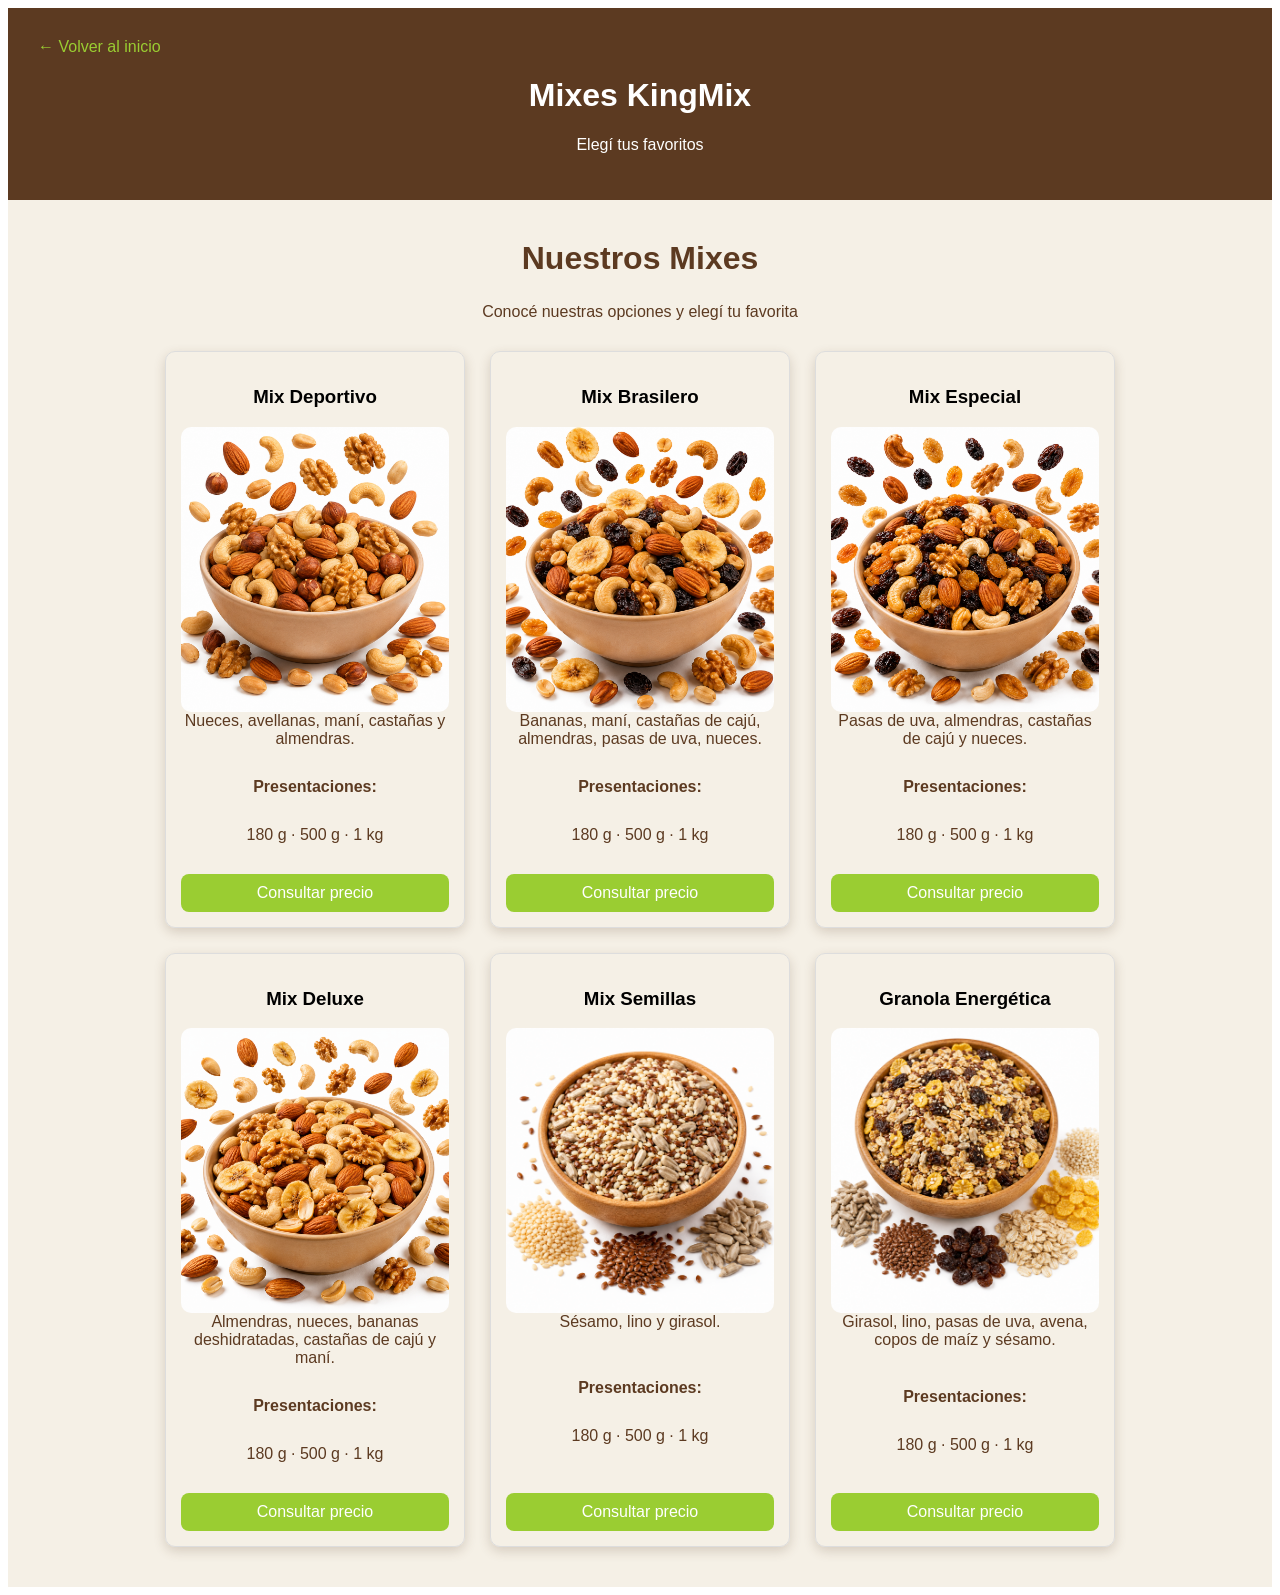
==== pages/mixes.html @ 7a431a33 "Primera entrega KingMix" ====
<!DOCTYPE html>
<html lang="es">

<head>
    <meta charset="UTF-8">
    <meta name="viewport" content="width=device-width, initial-scale=1.0">
    <title>Mixes | KingMix</title>
<meta name="description" content="Conocé los mixes KingMix, combinaciones de frutos secos seleccionados en diferentes presentaciones para disfrutar en cualquier momento.">
    <link rel="stylesheet" href="../css/style.css">
</head>

<body>
    <header class="header-snacks">
        <a href="../INDEX.HTML">← Volver al inicio</a>
        <h1>Mixes KingMix</h1>
        <p>Elegí tus favoritos</p>
    </header>
    <main class="pagina-productos">

        <h2>Nuestros Mixes</h2>
        <p>Conocé nuestras opciones y elegí tu favorita</p>
        <section class="lista-productos">

            <article class="producto-snack">

    <h3>Mix Deportivo</h3>

    <img src="../img/mixdeportivo.png" alt="Mix Deportivo KingMix">
<p class="ingredientes">
    Nueces, avellanas, maní, castañas y almendras.
</p>
    <p class="presentaciones"><strong>Presentaciones:</strong></p>
    <p>180 g · 500 g · 1 kg</p>

    <a class="boton-comprar"
       href="https://wa.me/5491135046185?text=Hola%20KingMix,%20quiero%20consultar%20el%20precio%20del%20Mix%20Deportivo">
        Consultar precio
    </a>
</article>
<article class="producto-snack">

    <h3>Mix Brasilero</h3>
<img src="../img/mixbrasilero.png" alt="Mix Brasilero KingMix">
<p class="ingredientes">
    Bananas, maní, castañas de cajú, almendras, pasas de uva, nueces.
</p>
<p class="presentaciones"><strong>Presentaciones:</strong></p>
<p>180 g · 500 g · 1 kg</p>
<a class="boton-comprar"
   href="https://wa.me/5491135046185?text=Hola%20KingMix,%20quiero%20consultar%20el%20precio%20del%20Mix%20Brasilero">
    Consultar precio
</a>
</article>
<article class="producto-snack">

    <h3>Mix Especial</h3>
<img src="../img/mixespecial.png" alt="Mix Especial KingMix">
<p class="ingredientes">
    Pasas de uva, almendras, castañas de cajú y nueces.
</p>
<p class="presentaciones"><strong>Presentaciones:</strong></p>
<p>180 g · 500 g · 1 kg</p>
<a class="boton-comprar"
   href="https://wa.me/5491135046185?text=Hola%20KingMix,%20quiero%20consultar%20el%20precio%20del%20Mix%20Especial">
    Consultar precio
</a>
</article>
<article class="producto-snack">

    <h3>Mix Deluxe</h3>
<img src="../img/mixdeluxe.png" alt="Mix Deluxe KingMix">
<p class="ingredientes">
    Almendras, nueces, bananas deshidratadas, castañas de cajú y maní.
</p>
<p class="presentaciones"><strong>Presentaciones:</strong></p>
<p>180 g · 500 g · 1 kg</p>
<a class="boton-comprar"
   href="https://wa.me/5491135046185?text=Hola%20KingMix,%20quiero%20consultar%20el%20precio%20del%20Mix%20Deluxe">
    Consultar precio
</a>
</article>
<article class="producto-snack">

    <h3>Mix Semillas</h3>
<img src="../img/mixsemillas.png" alt="Mix Semillas KingMix">
<p class="ingredientes">
    Sésamo, lino y girasol.
</p>
<p class="presentaciones"><strong>Presentaciones:</strong></p>
<p>180 g · 500 g · 1 kg</p>
<a class="boton-comprar"
   href="https://wa.me/5491135046185?text=Hola%20KingMix,%20quiero%20consultar%20el%20precio%20del%20Mix%20Semillas">
    Consultar precio
</a>
</article>
<article class="producto-snack">

    <h3>Granola Energética</h3>

    <img src="../img/granolaenergetica.png" alt="Granola Energética KingMix">

    <p class="ingredientes">
        Girasol, lino, pasas de uva, avena, copos de maíz y sésamo.
    </p>

    <p class="presentaciones"><strong>Presentaciones:</strong></p>
    <p>180 g · 500 g · 1 kg</p>

    <a class="boton-comprar"
       href="https://wa.me/5491135046185?text=Hola%20KingMix,%20quiero%20consultar%20el%20precio%20de%20la%20Granola%20Energ%C3%A9tica">
        Consultar precio
    </a>

</article>
        </section>
    </main>
</body>

</html>
---- css/style.css ----
.boton-comprar {
  background-color: #9acd32;
  padding: 10px 20px;
  display: inline-block;
  text-decoration: none;
  color: white;
  border-radius: 8px;
  transition: 0.3s;
  margin-top: auto;
}
.boton-comprar:hover {
  background-color: #5c3a21;
}

.boton-whatsapp,
.boton-instagram {
  display: inline-block;
  background-color: #9acd32;
  padding: 10px 18px;
  color: white;
  border-radius: 8px;
}
.boton-whatsapp i,
.boton-instagram i {
  color: white;
}
.boton-whatsapp:hover,
.boton-instagram:hover {
  background-color: #7fb823;
  color: white;
  text-decoration: none;
}

.producto-snack, .articuloimg {
  border-radius: 10px;
  text-align: center;
  box-sizing: border-box;
}

.articuloimg {
  width: 300px;
  border: 1px solid #ddd;
  padding: 15px;
  box-shadow: 0 4px 12px rgba(92, 58, 33, 0.2);
  display: flex;
  flex-direction: column;
  transition: transform 0.3s ease;
}
.articuloimg img {
  width: 100%;
  border-radius: 10px;
  height: 285px;
  object-fit: cover;
}

.producto-snack {
  width: 300px;
  padding: 15px;
  box-shadow: 0 4px 12px rgba(92, 58, 33, 0.2);
  display: flex;
  flex-direction: column;
  border: 1px solid #ddd;
  transition: transform 0.3s ease;
}
.producto-snack:hover {
  transform: translateY(-5px);
  box-shadow: 0 8px 20px rgba(0, 0, 0, 0.18);
}
.producto-snack .presentaciones {
  margin-top: auto;
}
.producto-snack img {
  width: 100%;
  border-radius: 10px;
  height: 285px;
  object-fit: cover;
}

.img-noquis {
  object-fit: contain;
  transform: scale(0.99);
}

@media (max-width: 768px) {
  .logo {
    width: 80px;
  }
  .menu {
    gap: 15px;
    padding: 10px;
  }
  .tituloindex,
  .parrafoindex {
    font-size: 180%;
  }
  .navbar {
    flex-wrap: wrap;
  }
  .hero-contenido {
    padding: 25px;
    gap: 10px;
  }
  .indexheader {
    height: auto;
    min-height: 100vh;
  }
  .sobre-productos {
    padding: 25px;
  }
  .productos h2::before,
  .productos h2::after {
    width: 60px;
  }
  .articuloimg {
    width: 260px;
  }
  .contactos-footer {
    text-align: center;
  }
}
.contactos-footer {
  background-color: #5c3a21;
  color: white;
  padding: 40px 30px;
}
.contactos-footer h2 {
  color: #9acd32;
}
.contactos-footer p {
  margin: 10px 0;
}
.contactos-footer a {
  color: #9acd32;
  text-decoration: none;
  font-weight: 600;
}
.contactos-footer a:hover {
  color: #c7f04b;
  text-decoration: underline;
}
.contactos-footer i {
  color: #9acd32;
}
.contactos-footer .boton-whatsapp,
.contactos-footer .boton-instagram {
  color: white;
}
.contactos-footer .boton-whatsapp i,
.contactos-footer .boton-instagram i {
  color: white;
}

.tituloindex,
.parrafoindex {
  color: rgb(15, 122, 15);
}

* {
  font-family: "Inter", sans-serif;
  box-sizing: border-box;
}

.colorblanco {
  color: rgb(255, 255, 255);
}

html {
  scroll-behavior: smooth;
}

/* header (todo dentro de la imagen)*/
.indexheader {
  background-image: url(../img/indexheaderbackground.webp.webp);
  height: 90vh;
  background-position: center;
  background-repeat: no-repeat;
  background-size: cover;
  text-transform: uppercase;
}

.tituloindex,
.parrafoindex {
  font-weight: 600;
  font-size: 250%;
  color: #9acd32;
  text-shadow: 2px 2px 4px rgba(0, 0, 0, 0.9), 0 0 10px rgba(0, 0, 0, 0.5);
  margin: 0;
}

.indexheadertitulopremium {
  font-size: 200%;
}

.indexheaderbtn {
  background-color: #9acd32;
  border: 1px solid #fff;
  border-radius: 8px;
  padding: 12px 22px;
}

.enlacesindex {
  display: inline-block;
}

.menu {
  display: flex;
  gap: 30px;
  list-style: none;
  justify-content: center;
  margin: 0;
  padding: 20px 35px;
}
.menu a {
  text-decoration: none;
  color: white;
  font-weight: 600;
  transition: 0.3s;
}
.menu a:hover {
  color: #9acd32;
  text-decoration: underline;
}

.logo {
  width: 120px;
  border-radius: 50%;
  margin: 15px 25px;
  box-shadow: 0 0 18px rgba(154, 205, 50, 0.35);
}

.navbar {
  display: flex;
  align-items: center;
  justify-content: space-between;
}

.hero-contenido {
  padding: 40px;
  display: flex;
  flex-direction: column;
  gap: 20px;
  align-items: flex-start;
}

.indexheaderbtn {
  background-color: #9acd32;
  padding: 10px 20px;
  border-radius: 8px;
  border: none;
  text-decoration: none;
  box-shadow: 0 4px 10px rgba(0, 0, 0, 0.25);
}
.indexheaderbtn:hover {
  background-color: #7fae24;
}

.header-snacks {
  background-color: #5c3a21;
  color: white;
  padding: 30px;
  text-align: center;
}
.header-snacks h1,
.header-snacks p {
  text-align: center;
  width: 100%;
  margin-left: auto;
  margin-right: auto;
}
.header-snacks a {
  color: #9acd32;
  text-decoration: none;
  display: block;
  text-align: left;
}

/* barra de descripcion de productos */
.sobre-productos {
  background-color: #5c3a21;
  width: 100%;
  margin: 0;
  padding: 40px;
  line-height: 1.5;
  border-radius: 0;
  color: white;
  box-shadow: inset 0 8px 12px rgba(0, 0, 0, 0.18);
}

h2 {
  color: #9acd32;
  margin-top: 0;
}

p {
  max-width: 1200px;
}

.productos h2 {
  display: flex;
  align-items: center;
  justify-content: center;
  gap: 20px;
  color: #5c3a21;
}

h2::before,
h2::after {
  content: "";
  width: 180px;
  height: 1px;
  background-color: #5c3a21;
}

main h2 {
  margin-top: 0;
  color: #5c3a21;
}

main {
  padding: 0;
}

.productos {
  background-color: #f5f1ea;
  padding: 35px 30px 50px;
  width: 100%;
}

.pagina-productos {
  background-color: #f5f0e6;
  padding: 40px 20px;
  min-height: 100vh;
}
.pagina-productos h2 {
  text-align: center;
  color: #5c3a21;
  font-size: 32px;
}
.pagina-productos p {
  text-align: center;
  color: #5c3a21;
  margin: 0 auto 30px auto;
  width: 100%;
}

.lista-productos {
  display: flex;
  gap: 25px;
  justify-content: center;
  flex-wrap: wrap;
}

.contenedor-productos {
  display: flex;
  justify-content: center;
  align-items: center;
  gap: 20px;
  flex-wrap: wrap;
}

/*# sourceMappingURL=style.css.map */
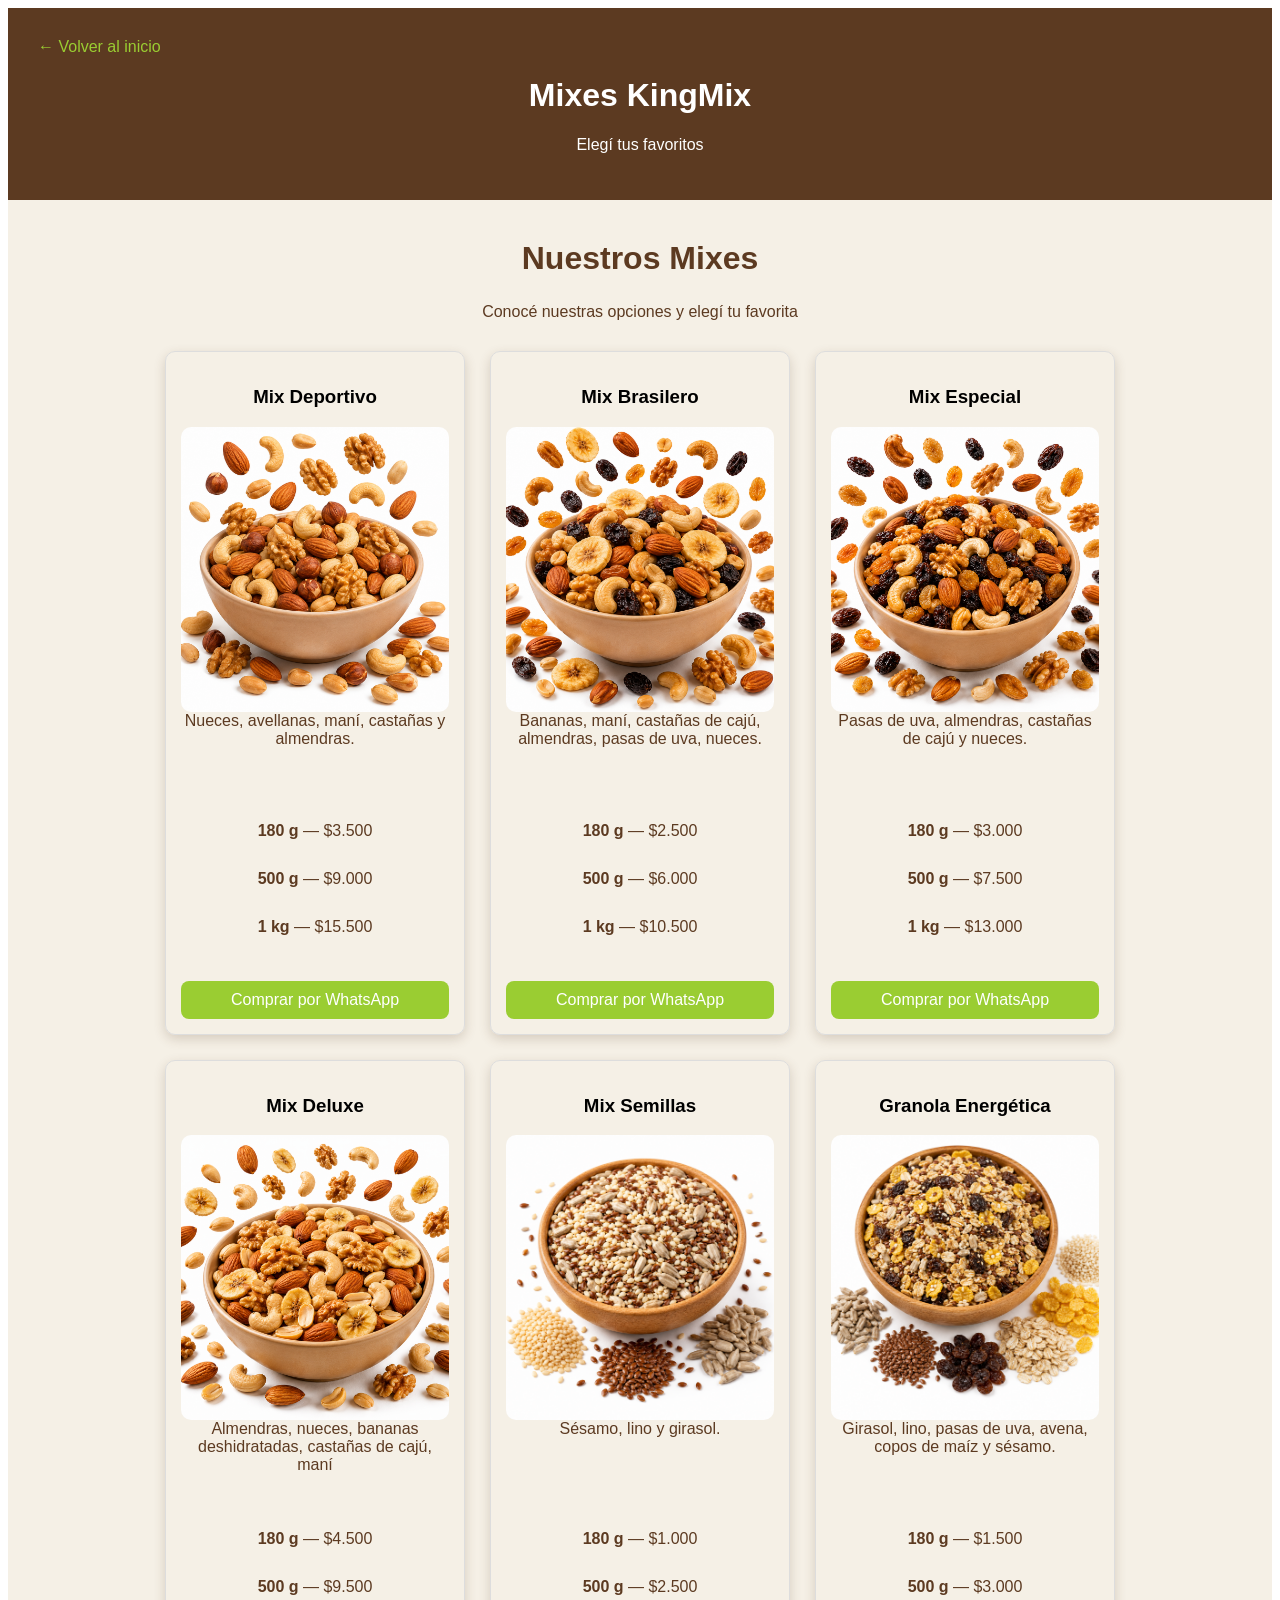
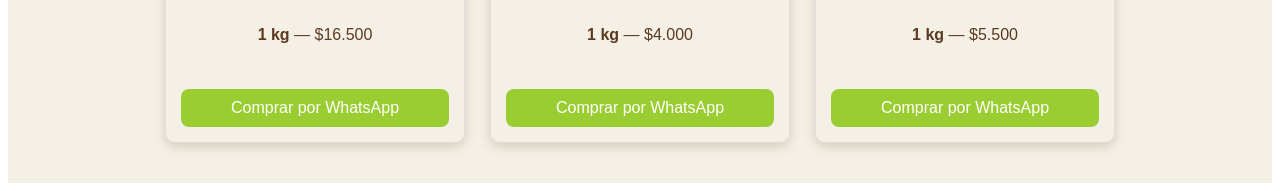
==== commit 4e56aed5: "Actualizacion de precios y mejoras en tarjetas de productos" ====
--- a/pages/mixes.html
+++ b/pages/mixes.html
@@ -5,13 +5,14 @@
     <meta charset="UTF-8">
     <meta name="viewport" content="width=device-width, initial-scale=1.0">
     <title>Mixes | KingMix</title>
-<meta name="description" content="Conocé los mixes KingMix, combinaciones de frutos secos seleccionados en diferentes presentaciones para disfrutar en cualquier momento.">
+    <meta name="description"
+        content="Conocé los mixes KingMix, combinaciones de frutos secos seleccionados en diferentes presentaciones para disfrutar en cualquier momento.">
     <link rel="stylesheet" href="../css/style.css">
 </head>
 
-<body>
+<body class="pagina-mixes">
     <header class="header-snacks">
-        <a href="../INDEX.HTML">← Volver al inicio</a>
+        <a href="../index.html">← Volver al inicio</a>
         <h1>Mixes KingMix</h1>
         <p>Elegí tus favoritos</p>
     </header>
@@ -23,95 +24,113 @@
 
             <article class="producto-snack">
 
-    <h3>Mix Deportivo</h3>
+                <h3>Mix Deportivo</h3>
 
-    <img src="../img/mixdeportivo.png" alt="Mix Deportivo KingMix">
-<p class="ingredientes">
-    Nueces, avellanas, maní, castañas y almendras.
-</p>
-    <p class="presentaciones"><strong>Presentaciones:</strong></p>
-    <p>180 g · 500 g · 1 kg</p>
+                <img src="../img/mixdeportivo.png" alt="Mix Deportivo KingMix">
+                <p class="ingredientes">
+                    Nueces, avellanas, maní, castañas y almendras.
+                </p>
+                <div class="precios-producto">
+                    <p><strong>180 g</strong> — $3.500</p>
+                    <p><strong>500 g</strong> — $9.000</p>
+                    <p><strong>1 kg</strong> — $15.500</p>
+                </div>
 
-    <a class="boton-comprar"
-       href="https://wa.me/5491135046185?text=Hola%20KingMix,%20quiero%20consultar%20el%20precio%20del%20Mix%20Deportivo">
-        Consultar precio
-    </a>
-</article>
-<article class="producto-snack">
+                <a class="boton-comprar"
+                    href="https://wa.me/5491135046185?text=Hola%20KingMix,%20quiero%20consultar%20el%20precio%20del%20Mix%20Deportivo">
+                    Comprar por WhatsApp
+                </a>
+            </article>
+            <article class="producto-snack">
 
-    <h3>Mix Brasilero</h3>
-<img src="../img/mixbrasilero.png" alt="Mix Brasilero KingMix">
-<p class="ingredientes">
-    Bananas, maní, castañas de cajú, almendras, pasas de uva, nueces.
-</p>
-<p class="presentaciones"><strong>Presentaciones:</strong></p>
-<p>180 g · 500 g · 1 kg</p>
-<a class="boton-comprar"
-   href="https://wa.me/5491135046185?text=Hola%20KingMix,%20quiero%20consultar%20el%20precio%20del%20Mix%20Brasilero">
-    Consultar precio
-</a>
-</article>
-<article class="producto-snack">
+                <h3>Mix Brasilero</h3>
+                <img src="../img/mixbrasilero.png" alt="Mix Brasilero KingMix">
+                <p class="ingredientes">
+                    Bananas, maní, castañas de cajú, almendras, pasas de uva, nueces.
+                </p>
+                <div class="precios-producto">
+                    <p><strong>180 g</strong> — $2.500</p>
+                    <p><strong>500 g</strong> — $6.000</p>
+                    <p><strong>1 kg</strong> — $10.500</p>
+                </div>
+                <a class="boton-comprar"
+                    href="https://wa.me/5491135046185?text=Hola%20KingMix,%20quiero%20consultar%20el%20precio%20del%20Mix%20Brasilero">
+                    Comprar por WhatsApp
+                </a>
+            </article>
+            <article class="producto-snack">
 
-    <h3>Mix Especial</h3>
-<img src="../img/mixespecial.png" alt="Mix Especial KingMix">
-<p class="ingredientes">
-    Pasas de uva, almendras, castañas de cajú y nueces.
-</p>
-<p class="presentaciones"><strong>Presentaciones:</strong></p>
-<p>180 g · 500 g · 1 kg</p>
-<a class="boton-comprar"
-   href="https://wa.me/5491135046185?text=Hola%20KingMix,%20quiero%20consultar%20el%20precio%20del%20Mix%20Especial">
-    Consultar precio
-</a>
-</article>
-<article class="producto-snack">
+                <h3>Mix Especial</h3>
+                <img src="../img/mixespecial.png" alt="Mix Especial KingMix">
+                <p class="ingredientes">
+                    Pasas de uva, almendras, castañas de cajú y nueces.
+                </p>
+                <div class="precios-producto">
+                    <p><strong>180 g</strong> — $3.000</p>
+                    <p><strong>500 g</strong> — $7.500</p>
+                    <p><strong>1 kg</strong> — $13.000</p>
+                </div>
+                <a class="boton-comprar"
+                    href="https://wa.me/5491135046185?text=Hola%20KingMix,%20quiero%20consultar%20el%20precio%20del%20Mix%20Especial">
+                    Comprar por WhatsApp
+                </a>
+            </article>
+            <article class="producto-snack">
 
-    <h3>Mix Deluxe</h3>
-<img src="../img/mixdeluxe.png" alt="Mix Deluxe KingMix">
-<p class="ingredientes">
-    Almendras, nueces, bananas deshidratadas, castañas de cajú y maní.
-</p>
-<p class="presentaciones"><strong>Presentaciones:</strong></p>
-<p>180 g · 500 g · 1 kg</p>
-<a class="boton-comprar"
-   href="https://wa.me/5491135046185?text=Hola%20KingMix,%20quiero%20consultar%20el%20precio%20del%20Mix%20Deluxe">
-    Consultar precio
-</a>
-</article>
-<article class="producto-snack">
+                <h3>Mix Deluxe</h3>
+                <img src="../img/mixdeluxe.png" alt="Mix Deluxe KingMix">
+                <p class="ingredientes">
+                    Almendras, nueces, bananas deshidratadas, castañas de cajú, maní
+                </p>
+                <div class="precios-producto">
+                    <p><strong>180 g</strong> — $4.500</p>
+                    <p><strong>500 g</strong> — $9.500</p>
+                    <p><strong>1 kg</strong> — $16.500</p>
+                </div>
+                <a class="boton-comprar"
+                    href="https://wa.me/5491135046185?text=Hola%20KingMix,%20quiero%20consultar%20el%20precio%20del%20Mix%20Deluxe">
+                    Comprar por WhatsApp
+                </a>
+            </article>
+            <article class="producto-snack">
 
-    <h3>Mix Semillas</h3>
-<img src="../img/mixsemillas.png" alt="Mix Semillas KingMix">
-<p class="ingredientes">
-    Sésamo, lino y girasol.
-</p>
-<p class="presentaciones"><strong>Presentaciones:</strong></p>
-<p>180 g · 500 g · 1 kg</p>
-<a class="boton-comprar"
-   href="https://wa.me/5491135046185?text=Hola%20KingMix,%20quiero%20consultar%20el%20precio%20del%20Mix%20Semillas">
-    Consultar precio
-</a>
-</article>
-<article class="producto-snack">
+                <h3>Mix Semillas</h3>
+                <img src="../img/mixsemillas.png" alt="Mix Semillas KingMix">
+                <p class="ingredientes">
+                    Sésamo, lino y girasol.
+                </p>
+                <div class="precios-producto">
+                    <p><strong>180 g</strong> — $1.000</p>
+                    <p><strong>500 g</strong> — $2.500</p>
+                    <p><strong>1 kg</strong> — $4.000</p>
+                </div>
+                <a class="boton-comprar"
+                    href="https://wa.me/5491135046185?text=Hola%20KingMix,%20quiero%20consultar%20el%20precio%20del%20Mix%20Semillas">
+                    Comprar por WhatsApp
+                </a>
+            </article>
+            <article class="producto-snack">
 
-    <h3>Granola Energética</h3>
+                <h3>Granola Energética</h3>
 
-    <img src="../img/granolaenergetica.png" alt="Granola Energética KingMix">
+                <img src="../img/granolaenergetica.png" alt="Granola Energética KingMix">
 
-    <p class="ingredientes">
-        Girasol, lino, pasas de uva, avena, copos de maíz y sésamo.
-    </p>
+                <p class="ingredientes">
+                    Girasol, lino, pasas de uva, avena, copos de maíz y sésamo.
+                </p>
 
-    <p class="presentaciones"><strong>Presentaciones:</strong></p>
-    <p>180 g · 500 g · 1 kg</p>
+            <div class="precios-producto">
+    <p><strong>180 g</strong> — $1.500</p>
+    <p><strong>500 g</strong> — $3.000</p>
+    <p><strong>1 kg</strong> — $5.500</p>
+</div>
 
-    <a class="boton-comprar"
-       href="https://wa.me/5491135046185?text=Hola%20KingMix,%20quiero%20consultar%20el%20precio%20de%20la%20Granola%20Energ%C3%A9tica">
-        Consultar precio
-    </a>
+                <a class="boton-comprar"
+                    href="https://wa.me/5491135046185?text=Hola%20KingMix,%20quiero%20consultar%20el%20precio%20de%20la%20Granola%20Energ%C3%A9tica">
+                    Comprar por WhatsApp
+                </a>
 
-</article>
+            </article>
         </section>
     </main>
 </body>
--- a/css/style.css
+++ b/css/style.css
@@ -81,6 +81,86 @@
   transform: scale(0.99);
 }
 
+.carrusel-precios {
+  display: flex;
+  overflow-x: auto;
+  scroll-snap-type: x mandatory;
+  width: 100%;
+  scrollbar-width: none;
+}
+
+.carrusel-precios::-webkit-scrollbar {
+  display: none;
+}
+
+.precio-slide {
+  min-width: 100%;
+  scroll-snap-align: start;
+  text-align: center;
+}
+
+.precio-slide p {
+  margin: 4px 0;
+}
+
+.selector-sabores {
+  display: flex;
+  justify-content: center;
+  gap: 6px;
+  margin: 15px 0;
+}
+.selector-sabores button {
+  background-color: #9acd32;
+  color: white;
+  padding: 7px 10px;
+  border-radius: 6px;
+  font-size: 14px;
+  border: none;
+  cursor: pointer;
+}
+
+.precios-producto {
+  text-align: center;
+  margin-top: 60px;
+  margin-bottom: 25px;
+}
+.precios-producto p {
+  margin: 8px 0;
+}
+
+.variedades-mani {
+  text-align: center;
+  margin: 8px 0 0;
+}
+
+.bloque-mani {
+  margin-top: 35px;
+  text-align: center;
+}
+.bloque-mani .variedades-mani {
+  margin: 0 0 12px;
+}
+.bloque-mani .precios-producto {
+  margin-top: 0;
+}
+
+.producto-snack > p:not(.precios-producto p) {
+  min-height: 55px;
+}
+
+.ingredientes {
+  min-height: 55px;
+  text-align: center;
+}
+
+.pagina-mixes .precios-producto {
+  margin-top: 25px;
+  margin-bottom: 15px;
+}
+.pagina-mixes .ingredientes {
+  min-height: 38px;
+}
+
 @media (max-width: 768px) {
   .logo {
     width: 80px;
@@ -116,6 +196,23 @@
   }
   .contactos-footer {
     text-align: center;
+  }
+}
+@media (min-width: 769px) and (max-width: 1024px) {
+  .contenedor-productos,
+  .lista-productos {
+    gap: 20px;
+    justify-content: center;
+  }
+  .articuloimg,
+  .producto-snack {
+    width: 280px;
+  }
+  .navbar {
+    padding: 20px;
+  }
+  .hero-contenido {
+    padding: 30px;
   }
 }
 .contactos-footer {
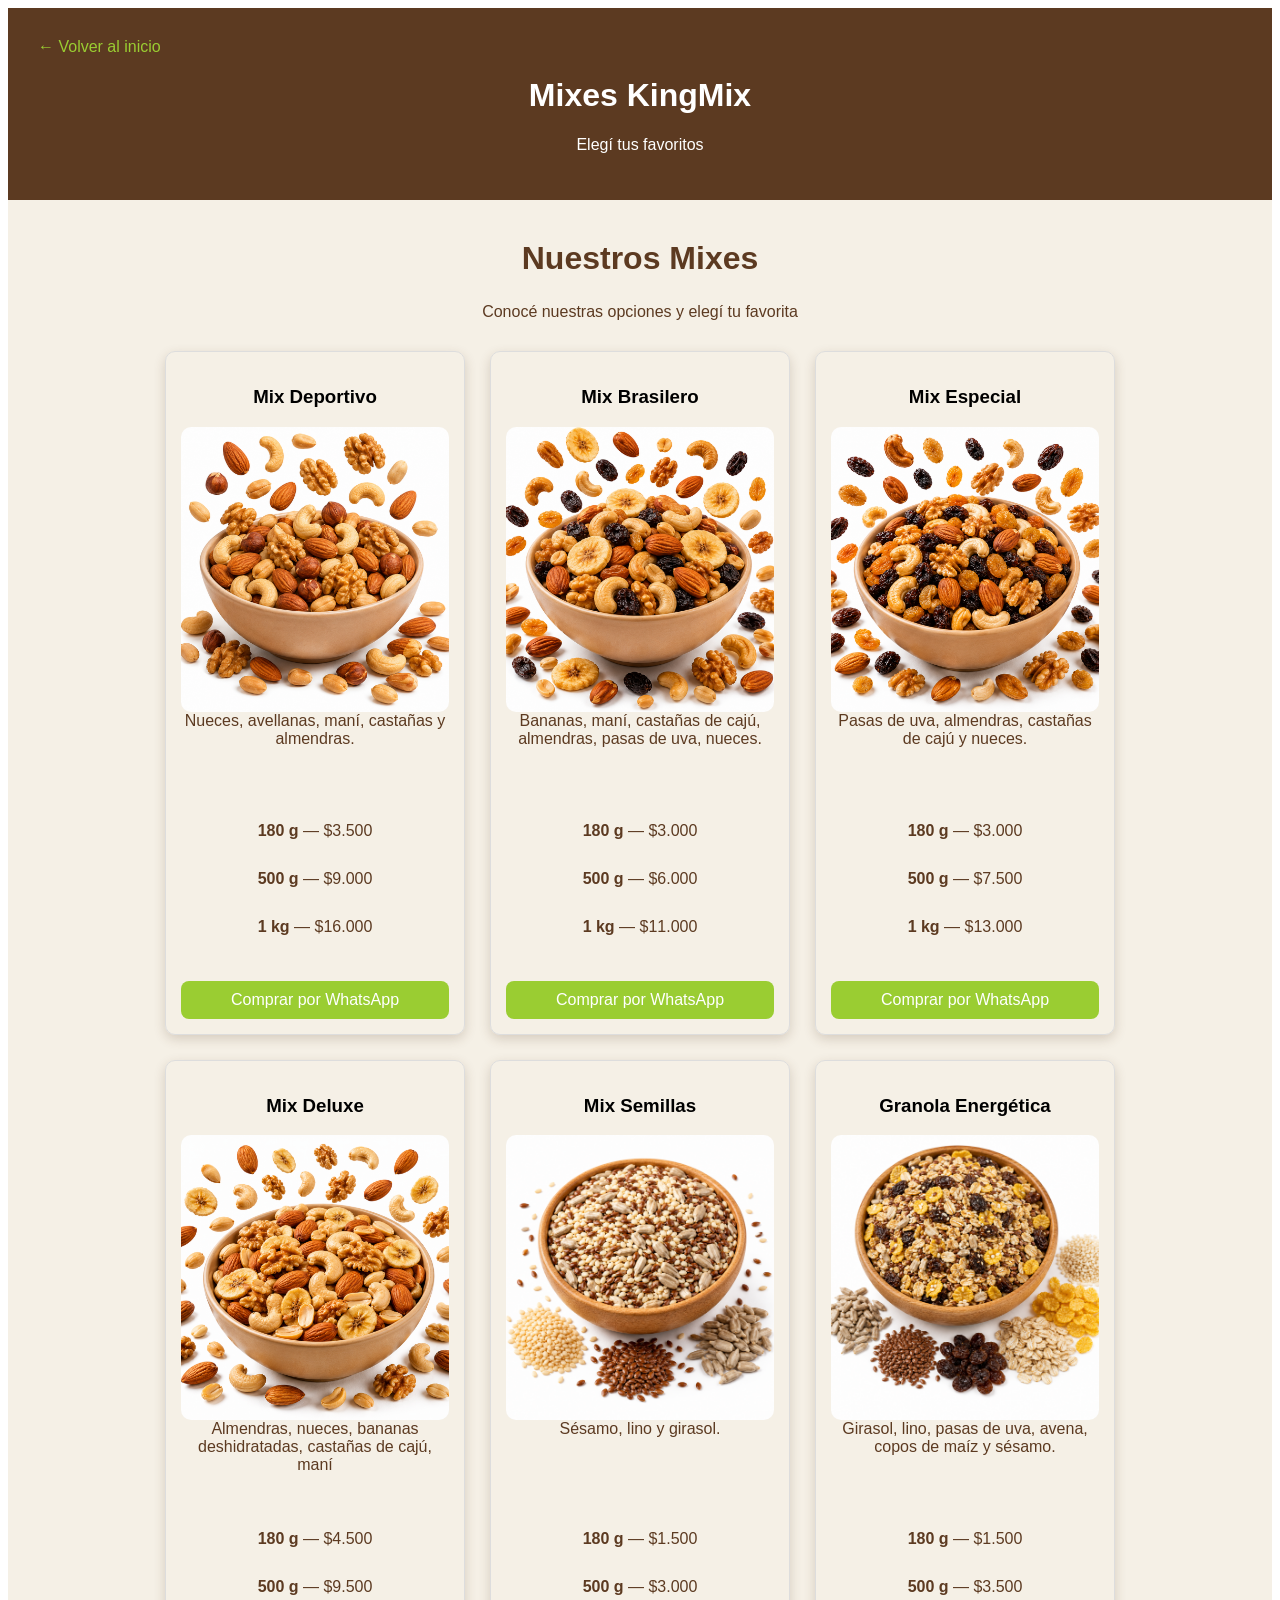
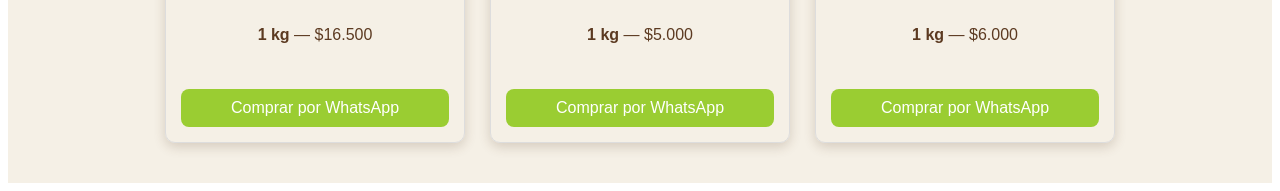
==== commit 3d0bb57e: "Actualizacion de productos y precios" ====
--- a/pages/mixes.html
+++ b/pages/mixes.html
@@ -33,7 +33,7 @@
                 <div class="precios-producto">
                     <p><strong>180 g</strong> — $3.500</p>
                     <p><strong>500 g</strong> — $9.000</p>
-                    <p><strong>1 kg</strong> — $15.500</p>
+                    <p><strong>1 kg</strong> — $16.000</p>
                 </div>
 
                 <a class="boton-comprar"
@@ -49,9 +49,9 @@
                     Bananas, maní, castañas de cajú, almendras, pasas de uva, nueces.
                 </p>
                 <div class="precios-producto">
-                    <p><strong>180 g</strong> — $2.500</p>
+                    <p><strong>180 g</strong> — $3.000</p>
                     <p><strong>500 g</strong> — $6.000</p>
-                    <p><strong>1 kg</strong> — $10.500</p>
+                    <p><strong>1 kg</strong> — $11.000</p>
                 </div>
                 <a class="boton-comprar"
                     href="https://wa.me/5491135046185?text=Hola%20KingMix,%20quiero%20consultar%20el%20precio%20del%20Mix%20Brasilero">
@@ -100,9 +100,9 @@
                     Sésamo, lino y girasol.
                 </p>
                 <div class="precios-producto">
-                    <p><strong>180 g</strong> — $1.000</p>
-                    <p><strong>500 g</strong> — $2.500</p>
-                    <p><strong>1 kg</strong> — $4.000</p>
+                    <p><strong>180 g</strong> — $1.500</p>
+                    <p><strong>500 g</strong> — $3.000</p>
+                    <p><strong>1 kg</strong> — $5.000</p>
                 </div>
                 <a class="boton-comprar"
                     href="https://wa.me/5491135046185?text=Hola%20KingMix,%20quiero%20consultar%20el%20precio%20del%20Mix%20Semillas">
@@ -121,8 +121,8 @@
 
             <div class="precios-producto">
     <p><strong>180 g</strong> — $1.500</p>
-    <p><strong>500 g</strong> — $3.000</p>
-    <p><strong>1 kg</strong> — $5.500</p>
+    <p><strong>500 g</strong> — $3.500</p>
+    <p><strong>1 kg</strong> — $6.000</p>
 </div>
 
                 <a class="boton-comprar"
--- a/css/style.css
+++ b/css/style.css
@@ -337,6 +337,10 @@
   flex-direction: column;
   gap: 20px;
   align-items: flex-start;
+     background: rgba(0, 0, 0, 0.38);
+    border-radius: 18px;
+    max-width: 620px;
+    backdrop-filter: blur(3px);
 }
 
 .indexheaderbtn {
@@ -456,3 +460,76 @@
 }
 
 /*# sourceMappingURL=style.css.map */
+
+.productos-encargo {
+  text-align: center;
+  padding: 40px 20px;
+  background-color: #f4efe7;
+
+  h2 {
+    color: #5c3a21;
+    margin-bottom: 15px;
+  }
+
+  p {
+  margin: 0 auto 20px;
+  font-size: 18px;
+  max-width: 650px;
+  text-align: center;
+}
+}
+
+.boton-catalogo {
+  display: inline-block;
+  background-color: #9acd32;
+  color: white;
+  text-decoration: none;
+  padding: 12px 24px;
+  border-radius: 8px;
+  font-weight: bold;
+  transition: 0.3s;
+
+  &:hover {
+    transform: translateY(-2px);
+    opacity: 0.9;
+  }
+}
+
+.pastas-mani .producto-snack img {
+    width: 100%;
+    height: 305px;
+    object-fit: contain;
+    object-position: center;
+    transform-origin: center;
+}
+
+/* Ajuste visual de cada pote */
+
+.pastas-mani .pasta-natural {
+    transform: scale(1);
+}
+
+.pastas-mani .pasta-protein {
+    transform: scale(1.05);
+}
+
+.pastas-mani .pasta-semillas {
+    transform: scale(0.95);
+}
+
+.contenedor-pasta-img {
+    width: 100%;
+    height: 305px;
+    background-color: white;
+    display: flex;
+    justify-content: center;
+    align-items: center;
+    overflow: hidden;
+}
+.tarjeta-pasas .presentaciones {
+    margin-bottom: 15px;
+}
+
+.tarjeta-pasas .precios-producto {
+    margin-top: 65px;
+}
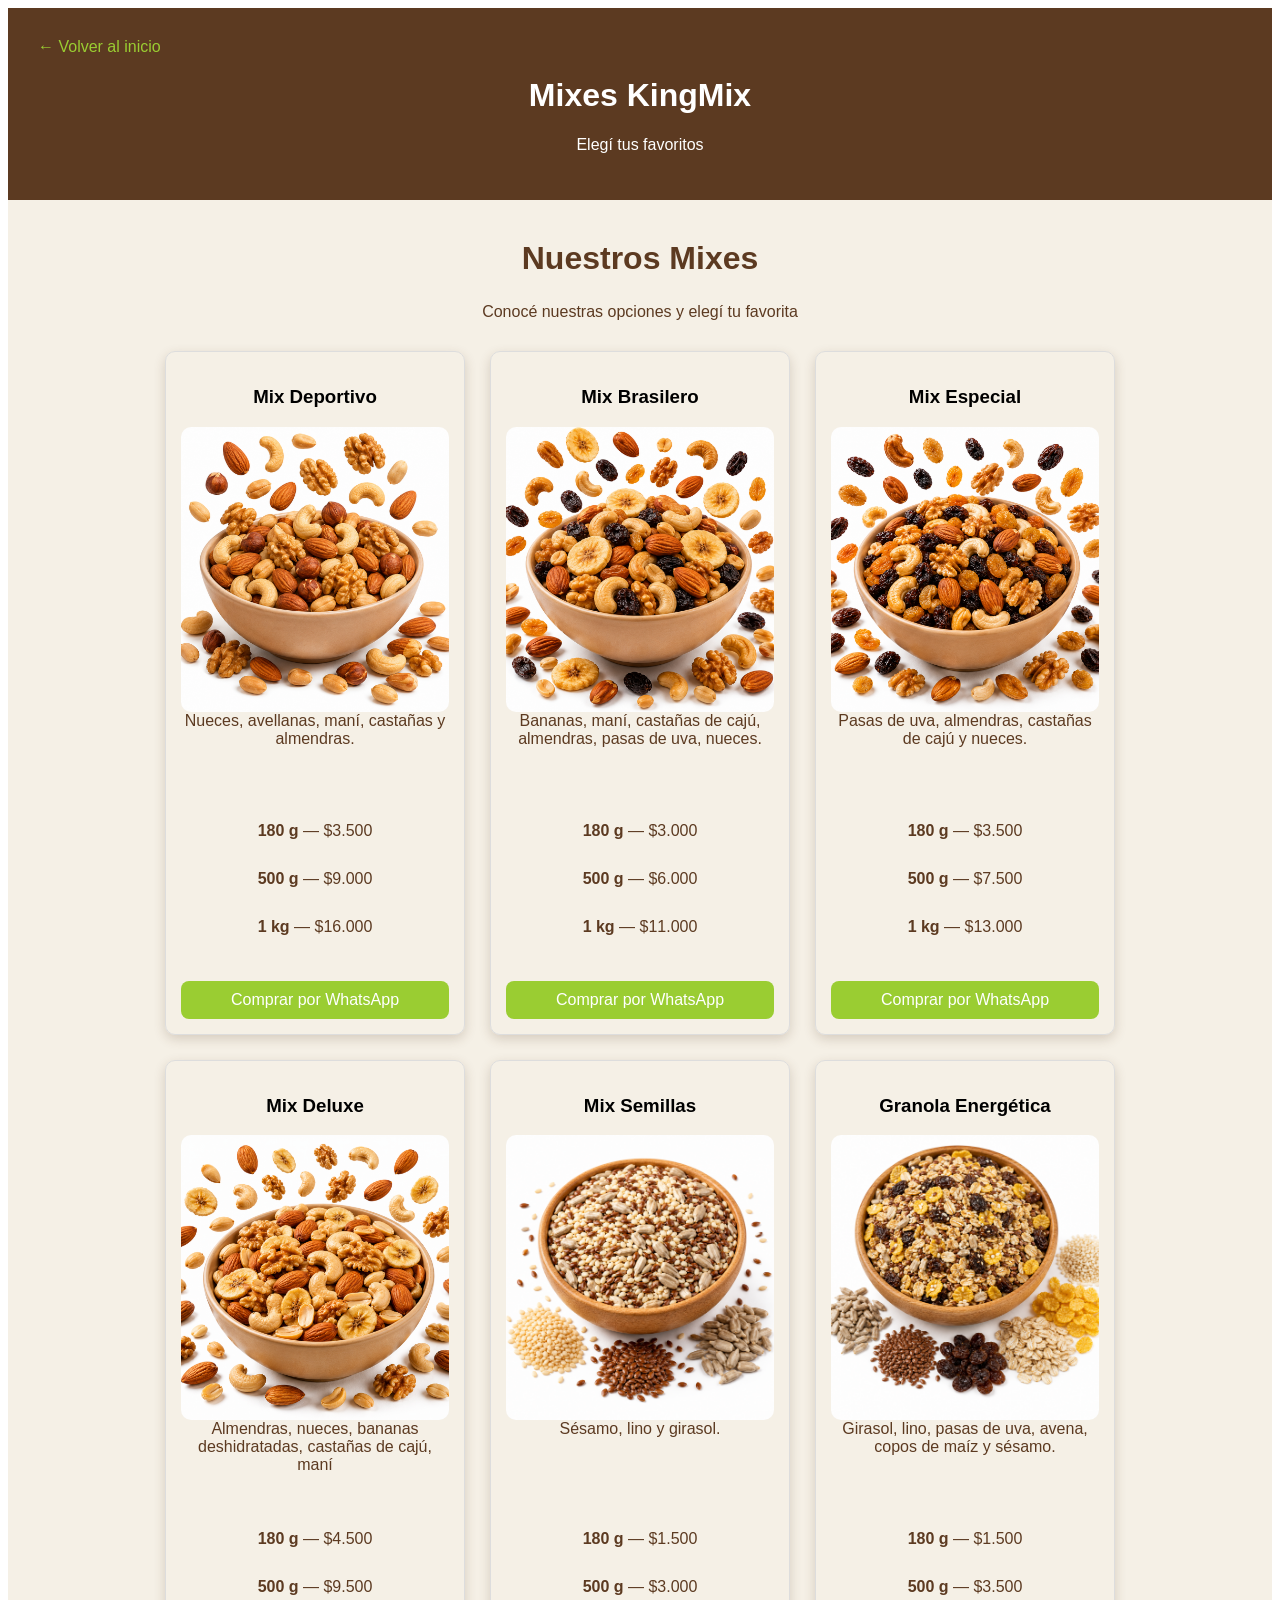
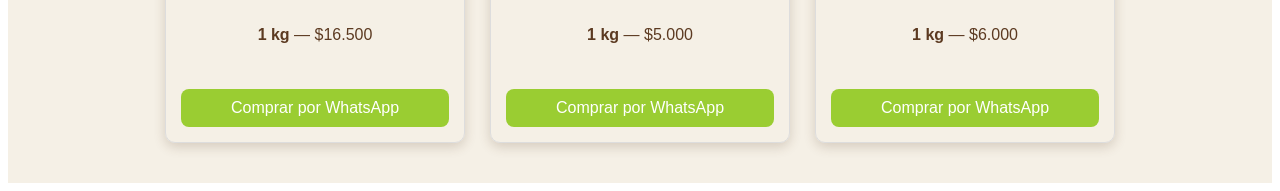
==== commit 67ba0204: "Actualizacion de la pagina" ====
--- a/pages/mixes.html
+++ b/pages/mixes.html
@@ -66,7 +66,7 @@
                     Pasas de uva, almendras, castañas de cajú y nueces.
                 </p>
                 <div class="precios-producto">
-                    <p><strong>180 g</strong> — $3.000</p>
+                    <p><strong>180 g</strong> — $3.500</p>
                     <p><strong>500 g</strong> — $7.500</p>
                     <p><strong>1 kg</strong> — $13.000</p>
                 </div>
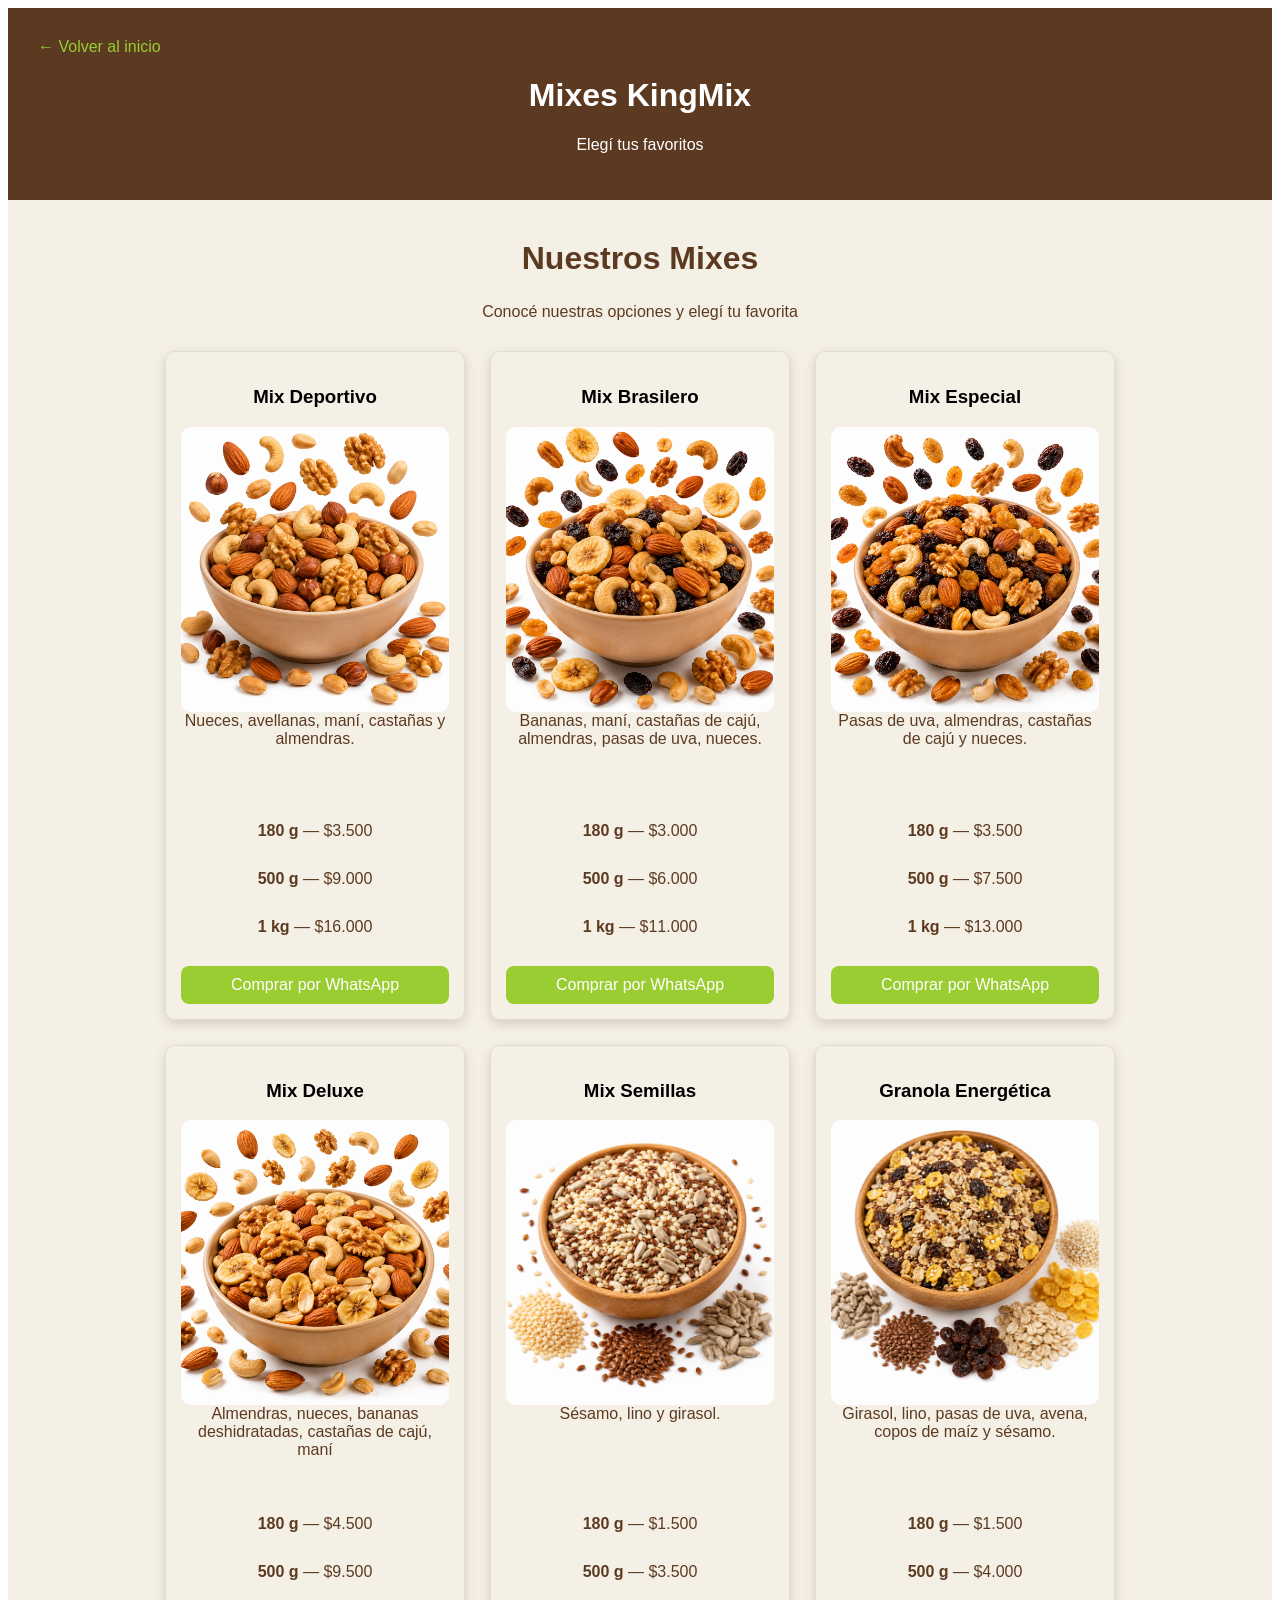
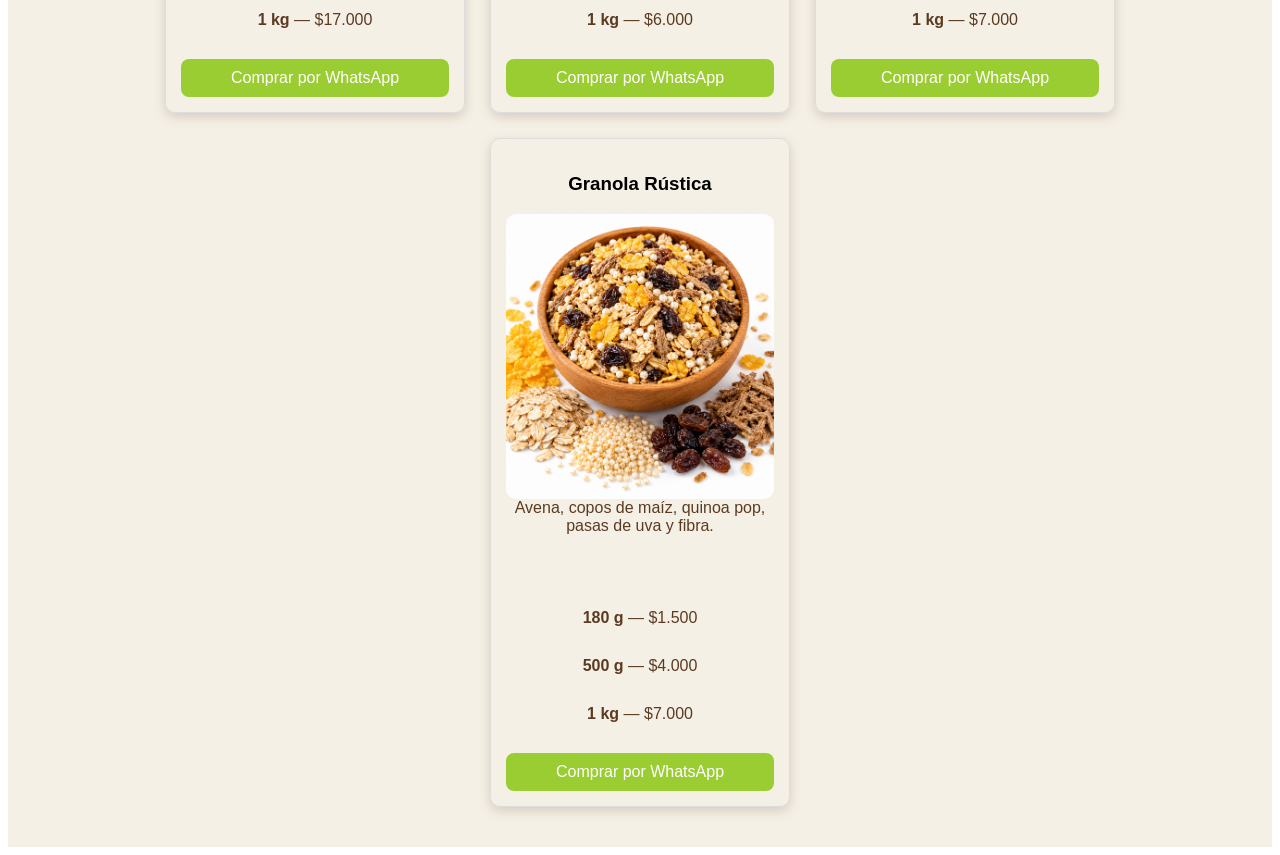
==== commit 7dbc5bfe: "Actualiza snacks, beneficios y granola rustica" ====
--- a/pages/mixes.html
+++ b/pages/mixes.html
@@ -85,7 +85,7 @@
                 <div class="precios-producto">
                     <p><strong>180 g</strong> — $4.500</p>
                     <p><strong>500 g</strong> — $9.500</p>
-                    <p><strong>1 kg</strong> — $16.500</p>
+                    <p><strong>1 kg</strong> — $17.000</p>
                 </div>
                 <a class="boton-comprar"
                     href="https://wa.me/5491135046185?text=Hola%20KingMix,%20quiero%20consultar%20el%20precio%20del%20Mix%20Deluxe">
@@ -101,8 +101,8 @@
                 </p>
                 <div class="precios-producto">
                     <p><strong>180 g</strong> — $1.500</p>
-                    <p><strong>500 g</strong> — $3.000</p>
-                    <p><strong>1 kg</strong> — $5.000</p>
+                    <p><strong>500 g</strong> — $3.500</p>
+                    <p><strong>1 kg</strong> — $6.000</p>
                 </div>
                 <a class="boton-comprar"
                     href="https://wa.me/5491135046185?text=Hola%20KingMix,%20quiero%20consultar%20el%20precio%20del%20Mix%20Semillas">
@@ -121,8 +121,8 @@
 
             <div class="precios-producto">
     <p><strong>180 g</strong> — $1.500</p>
-    <p><strong>500 g</strong> — $3.500</p>
-    <p><strong>1 kg</strong> — $6.000</p>
+    <p><strong>500 g</strong> — $4.000</p>
+    <p><strong>1 kg</strong> — $7.000</p>
 </div>
 
                 <a class="boton-comprar"
@@ -131,6 +131,27 @@
                 </a>
 
             </article>
+            <article class="producto-snack">
+
+    <h3>Granola Rústica</h3>
+
+    <img src="../img/granola-rustica.png" alt="Granola Rústica KingMix">
+
+    <p class="ingredientes">
+        Avena, copos de maíz, quinoa pop, pasas de uva y fibra.
+    </p>
+        <div class="precios-producto">
+    <p><strong>180 g</strong> — $1.500</p>
+    <p><strong>500 g</strong> — $4.000</p>
+    <p><strong>1 kg</strong> — $7.000</p>
+</div>
+
+    <a class="boton-comprar"
+       href="https://wa.me/5491135046185?text=Hola%20KingMix,%20quiero%20consultar%20el%20precio%20de%20la%20Granola%20R%C3%BAstica">
+        Comprar por WhatsApp
+    </a>
+
+</article>
         </section>
     </main>
 </body>
--- a/css/style.css
+++ b/css/style.css
@@ -533,3 +533,92 @@
 .tarjeta-pasas .precios-producto {
     margin-top: 65px;
 }
+/* BOTÓN DE BENEFICIOS */
+
+.beneficios-producto {
+    width: 100%;
+    margin-top: 20px;
+    margin-bottom: 12px;
+}
+.beneficios-producto summary {
+    display: block;
+    width: 100%;
+    box-sizing: border-box;
+    padding: 12px 18px;
+
+    background-color: #1f6b2a;
+    color: white;
+
+    border: none;
+    border-radius: 8px;
+
+    font-weight: 700;
+    text-align: center;
+    cursor: pointer;
+
+    transition: 0.3s ease;
+}
+
+/* Quita la flecha predeterminada */
+.beneficios-producto summary::-webkit-details-marker {
+    display: none;
+}
+
+.beneficios-producto summary::marker {
+    display: none;
+    content: "";
+}
+
+.beneficios-producto summary:hover {
+    background-color: #174f20;
+}
+
+/* Contenido desplegable */
+
+.beneficios-contenido {
+    margin-top: 10px;
+    padding: 14px;
+    background-color: #f5f9f5;
+    border-radius: 8px;
+    text-align: left;
+}
+
+.beneficios-contenido p {
+    margin: 7px 0;
+    font-size: 14px;
+    line-height: 1.5;
+}
+.producto-snack .boton-comprar {
+    width: 100%;
+    box-sizing: border-box;
+}
+
+.producto-snack .boton-comprar {
+    width: 100%;
+    box-sizing: border-box;
+}
+.producto-snack .boton-comprar {
+    width: 100%;
+    box-sizing: border-box;
+}
+/* ALINEAR BENEFICIOS Y BOTONES AL FINAL DE LAS TARJETAS */
+
+.producto-snack {
+    display: flex;
+    flex-direction: column;
+}
+
+.producto-snack .precios-producto {
+    margin-bottom: 0;
+}
+
+.producto-snack .beneficios-producto {
+    margin-top: auto;
+    margin-bottom: 12px;
+}
+
+.producto-snack .boton-comprar {
+    margin-top: 0;
+    width: 100%;
+    box-sizing: border-box;
+}
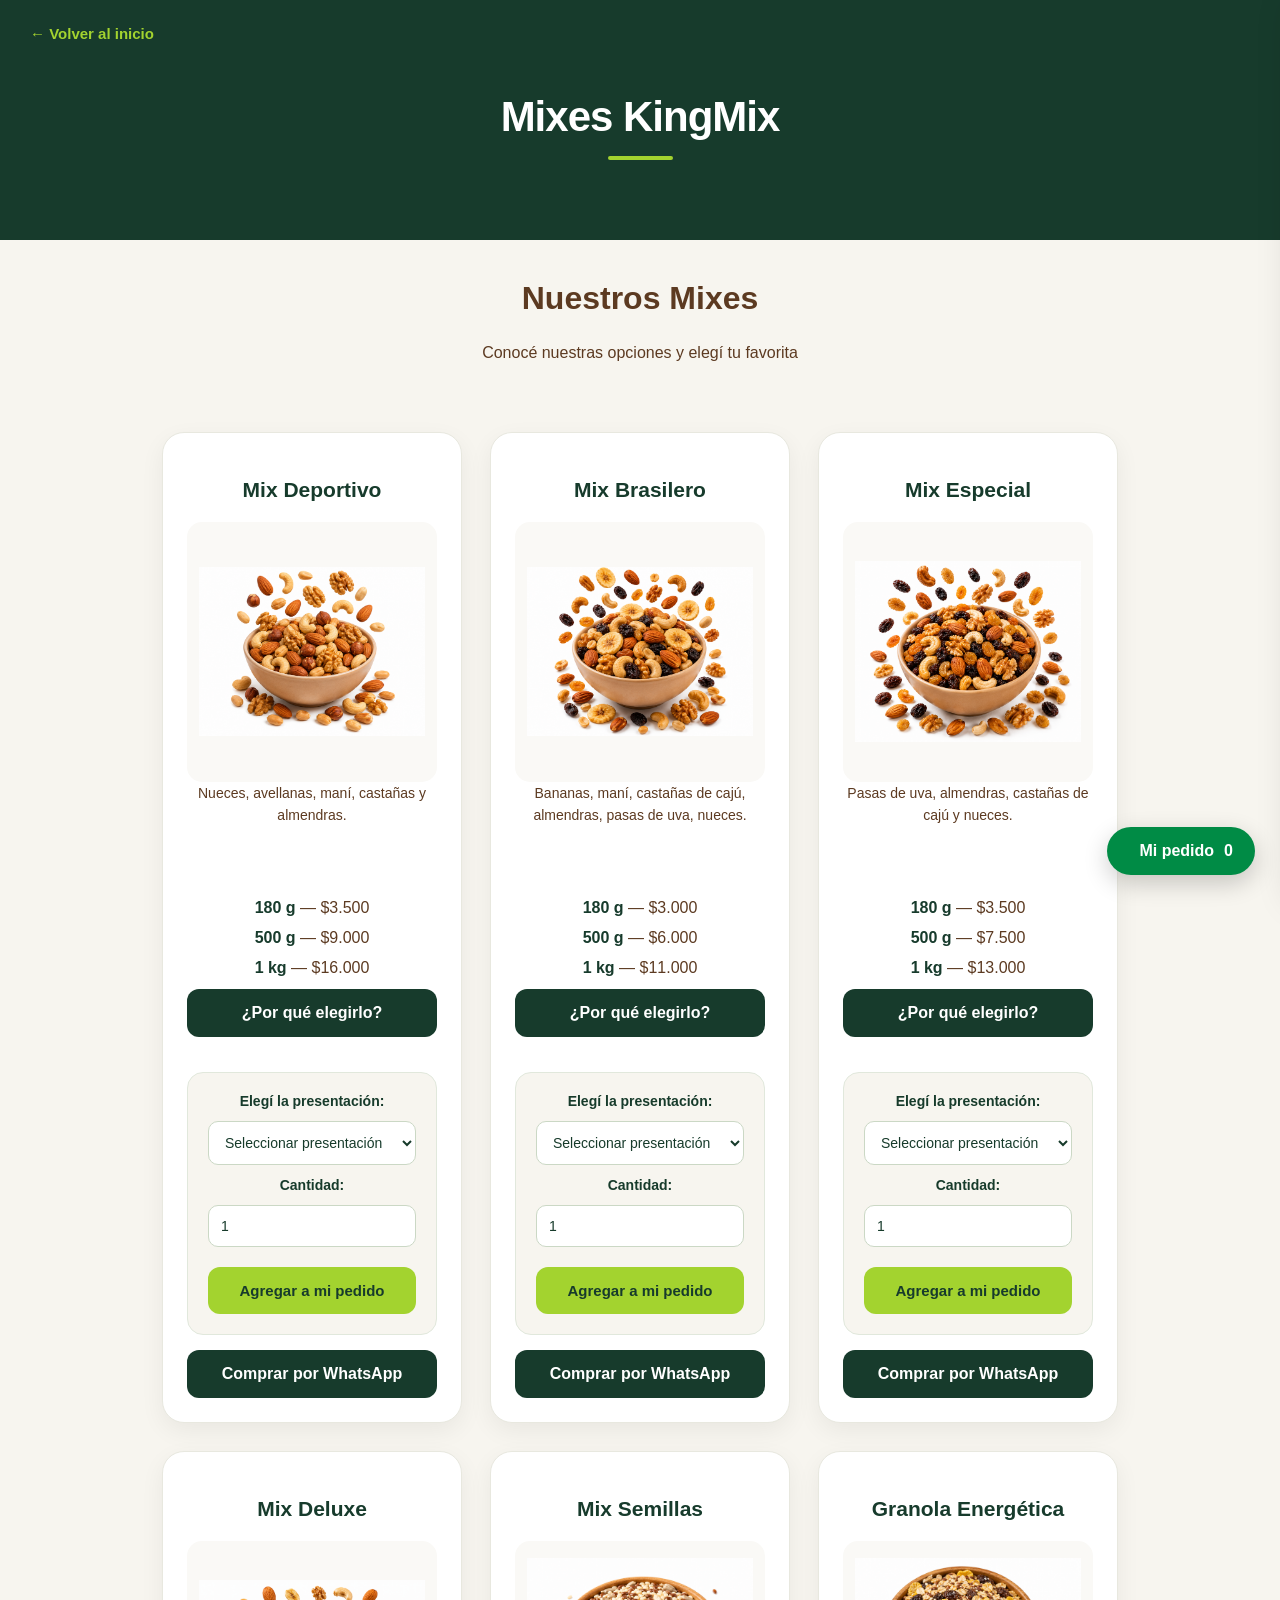
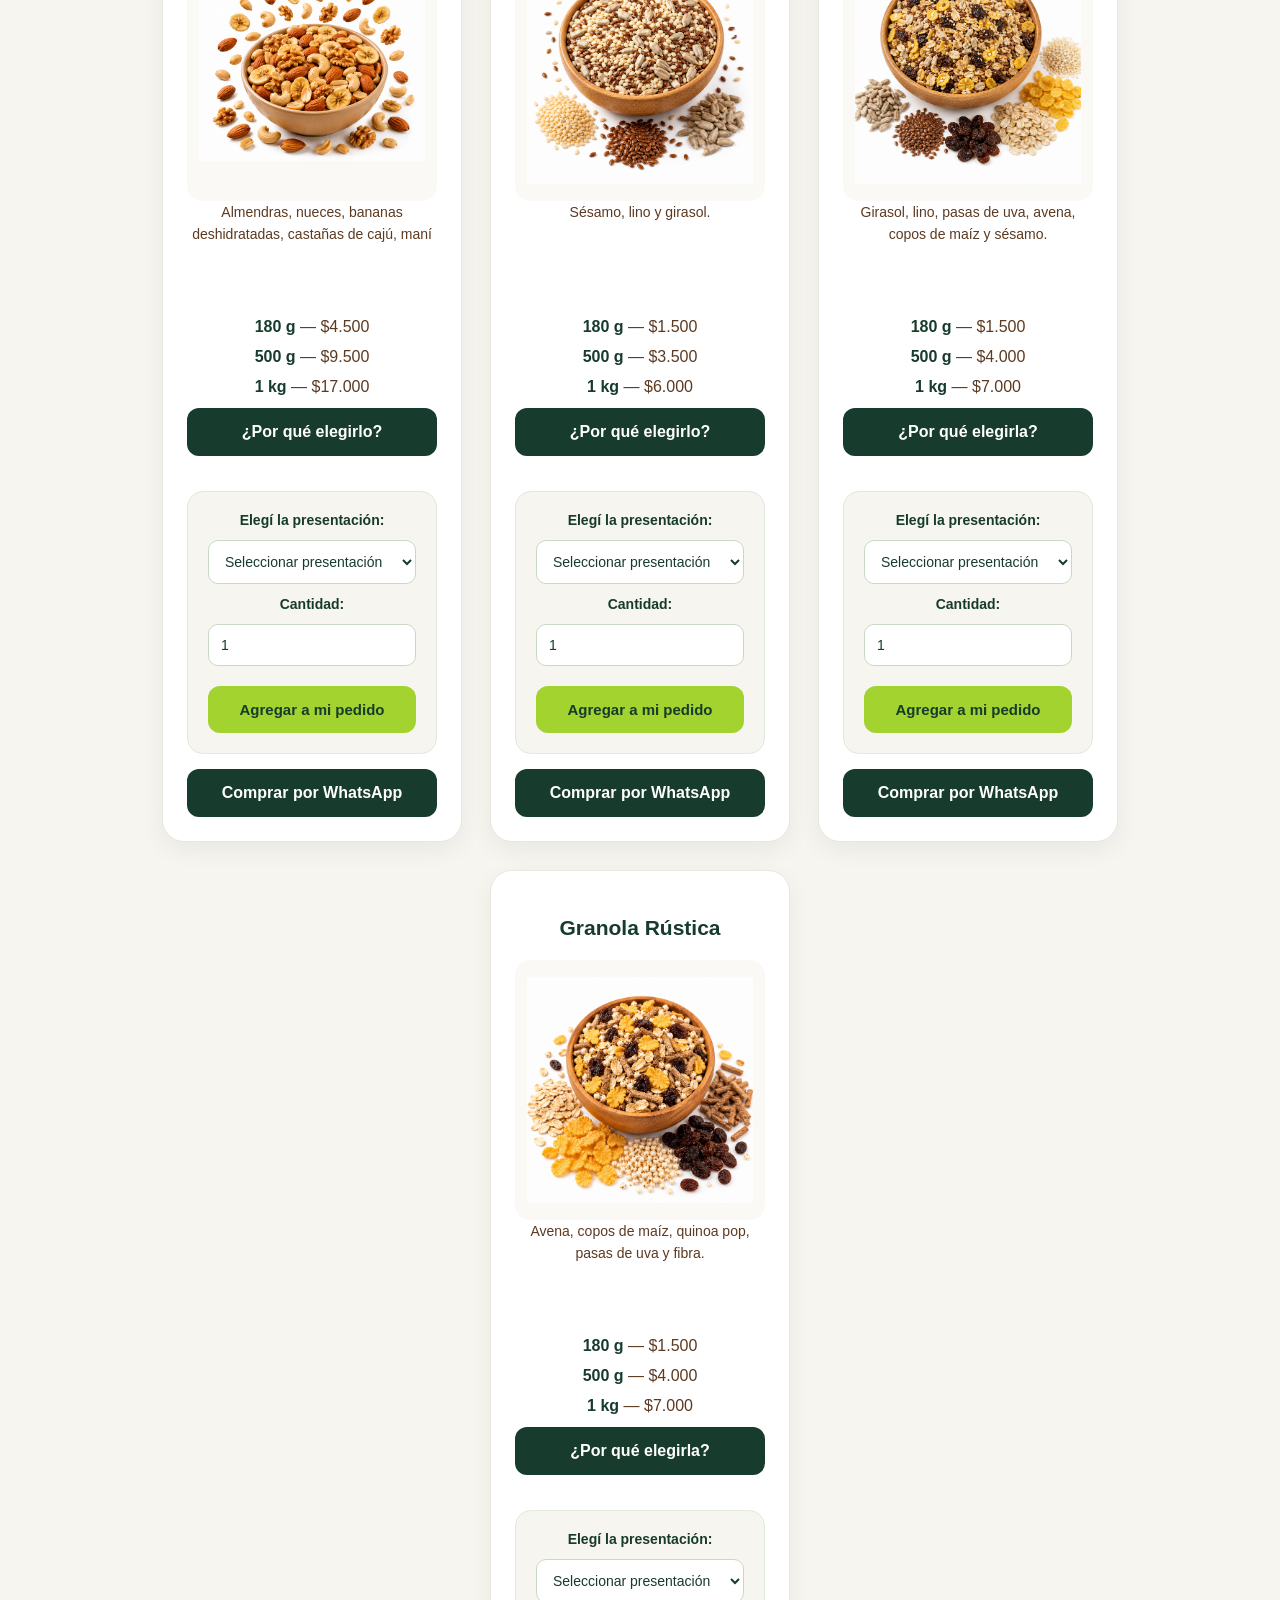
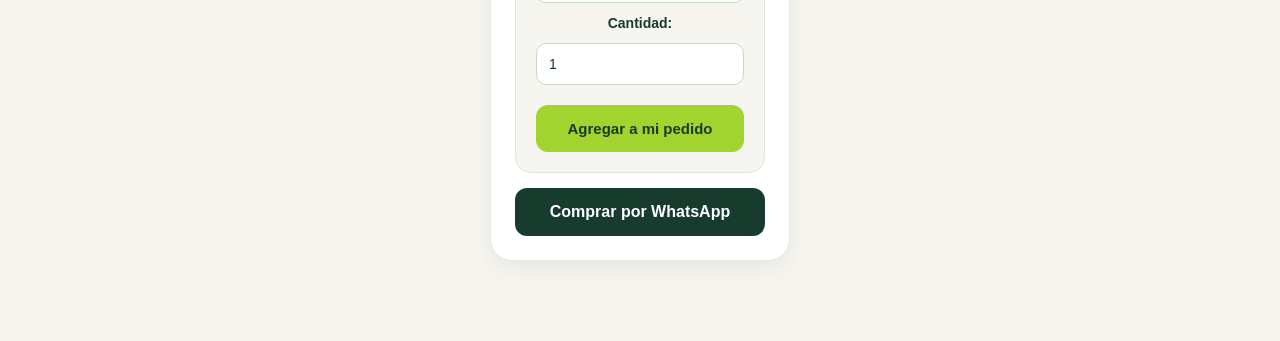
==== commit 3c5b3bc5: "Finalizacion de Mixes y Granolas con sistema de pedidos" ====
--- a/pages/mixes.html
+++ b/pages/mixes.html
@@ -14,7 +14,7 @@
     <header class="header-snacks">
         <a href="../index.html">← Volver al inicio</a>
         <h1>Mixes KingMix</h1>
-        <p>Elegí tus favoritos</p>
+        
     </header>
     <main class="pagina-productos">
 
@@ -35,7 +35,64 @@
                     <p><strong>500 g</strong> — $9.000</p>
                     <p><strong>1 kg</strong> — $16.000</p>
                 </div>
-
+<!-- BENEFICIOS MIX DEPORTIVO -->
+
+<details class="beneficios-producto">
+
+    <summary>¿Por qué elegirlo?</summary>
+
+    <div class="beneficios-contenido">
+
+        <p>✓ Aporta energía para tus actividades diarias.</p>
+
+        <p>✓ Contiene grasas saludables provenientes de los frutos secos.</p>
+
+        <p>✓ Aporta proteínas vegetales que contribuyen al mantenimiento muscular.</p>
+
+        <p>✓ Ideal como snack antes o después de entrenar.</p>
+
+        <p>✓ Contiene fibra que favorece la saciedad.</p>
+
+    </div>
+
+</details>
+<!-- SELECTOR DE PEDIDO - MIX DEPORTIVO -->
+
+<div class="selector-pedido">
+
+    <label for="presentacion-deportivo">
+        Elegí la presentación:
+    </label>
+
+    <select id="presentacion-deportivo">
+        <option value="">Seleccionar presentación</option>
+        <option value="180 g" data-precio="3500">180 g — $3.500</option>
+        <option value="500 g" data-precio="9000">500 g — $9.000</option>
+        <option value="1 kg" data-precio="16000">1 kg — $16.000</option>
+    </select>
+
+    <label for="cantidad-deportivo">
+        Cantidad:
+    </label>
+
+    <input
+        type="number"
+        id="cantidad-deportivo"
+        min="1"
+        value="1"
+    >
+
+    <button
+        type="button"
+        class="boton-agregar-pedido"
+        data-producto="Mix Deportivo"
+        data-select="presentacion-deportivo"
+        data-cantidad="cantidad-deportivo"
+    >
+        Agregar a mi pedido
+    </button>
+
+</div>
                 <a class="boton-comprar"
                     href="https://wa.me/5491135046185?text=Hola%20KingMix,%20quiero%20consultar%20el%20precio%20del%20Mix%20Deportivo">
                     Comprar por WhatsApp
@@ -53,11 +110,67 @@
                     <p><strong>500 g</strong> — $6.000</p>
                     <p><strong>1 kg</strong> — $11.000</p>
                 </div>
+<!-- BENEFICIOS MIX BRASILERO -->
+<details class="beneficios-producto">
+    <summary>¿Por qué elegirlo?</summary>
+
+    <div class="beneficios-contenido">
+        <p>✓ Ideal para disfrutar como snack diario.</p>
+        <p>✓ Combinación de frutos secos y frutas deshidratadas.</p>
+        <p>✓ Una opción práctica para llevar a cualquier lugar.</p>
+    </div>
+</details>
+
+<!-- SELECTOR PARA AGREGAR AL PEDIDO -->
+<div class="selector-pedido">
+
+    <label for="presentacion-brasilero">
+        Elegí la presentación:
+    </label>
+
+    <select id="presentacion-brasilero">
+        <option value="">Seleccionar presentación</option>
+        <option value="180" data-precio="3000">
+            180 g — $3.000
+        </option>
+        <option value="500" data-precio="6000">
+            500 g — $6.000
+        </option>
+        <option value="1000" data-precio="11000">
+            1 kg — $11.000
+        </option>
+    </select>
+
+    <label for="cantidad-brasilero">
+        Cantidad:
+    </label>
+
+    <input
+        type="number"
+        id="cantidad-brasilero"
+        min="1"
+        value="1"
+    >
+
+    <button
+        type="button"
+        class="boton-agregar-pedido"
+        data-producto="Mix Brasilero"
+        data-select="presentacion-brasilero"
+        data-cantidad="cantidad-brasilero"
+    >
+        Agregar a mi pedido
+    </button>
+
+</div>
+
                 <a class="boton-comprar"
                     href="https://wa.me/5491135046185?text=Hola%20KingMix,%20quiero%20consultar%20el%20precio%20del%20Mix%20Brasilero">
                     Comprar por WhatsApp
                 </a>
+
             </article>
+
             <article class="producto-snack">
 
                 <h3>Mix Especial</h3>
@@ -70,6 +183,63 @@
                     <p><strong>500 g</strong> — $7.500</p>
                     <p><strong>1 kg</strong> — $13.000</p>
                 </div>
+<!-- BENEFICIOS MIX ESPECIAL -->
+<details class="beneficios-producto">
+    <summary>¿Por qué elegirlo?</summary>
+
+    <div class="beneficios-contenido">
+        <p>✓ Combinación de frutos secos y pasas de uva.</p>
+        <p>✓ Aporta energía para tus actividades diarias.</p>
+        <p>✓ Ideal para disfrutar como snack.</p>
+    </div>
+</details>
+
+<!-- SELECTOR PARA AGREGAR AL PEDIDO -->
+<div class="selector-pedido">
+
+    <label for="presentacion-especial">
+        Elegí la presentación:
+    </label>
+
+    <select id="presentacion-especial">
+        <option value="">Seleccionar presentación</option>
+
+        <option value="180" data-precio="3500">
+            180 g — $3.500
+        </option>
+
+        <option value="500" data-precio="7500">
+            500 g — $7.500
+        </option>
+
+        <option value="1000" data-precio="13000">
+            1 kg — $13.000
+        </option>
+    </select>
+
+    <label for="cantidad-especial">
+        Cantidad:
+    </label>
+
+    <input
+        type="number"
+        id="cantidad-especial"
+        min="1"
+        value="1"
+    >
+
+    <button
+        type="button"
+        class="boton-agregar-pedido"
+        data-producto="Mix Especial"
+        data-select="presentacion-especial"
+        data-cantidad="cantidad-especial"
+    >
+        Agregar a mi pedido
+    </button>
+
+</div>
+
                 <a class="boton-comprar"
                     href="https://wa.me/5491135046185?text=Hola%20KingMix,%20quiero%20consultar%20el%20precio%20del%20Mix%20Especial">
                     Comprar por WhatsApp
@@ -87,10 +257,68 @@
                     <p><strong>500 g</strong> — $9.500</p>
                     <p><strong>1 kg</strong> — $17.000</p>
                 </div>
+<!-- BENEFICIOS MIX DELUXE -->
+<details class="beneficios-producto">
+    <summary>¿Por qué elegirlo?</summary>
+
+    <div class="beneficios-contenido">
+        <p>✓ Selección premium de frutos secos.</p>
+        <p>✓ Fuente de grasas saludables y energía.</p>
+        <p>✓ Ideal para disfrutar como snack.</p>
+        <p>✓ Excelente combinación de sabores y texturas.</p>
+    </div>
+</details>
+
+<!-- SELECTOR PARA AGREGAR AL PEDIDO -->
+<div class="selector-pedido">
+
+    <label for="presentacion-deluxe">
+        Elegí la presentación:
+    </label>
+
+    <select id="presentacion-deluxe">
+        <option value="">Seleccionar presentación</option>
+
+        <option value="180" data-precio="4500">
+            180 g — $4.500
+        </option>
+
+        <option value="500" data-precio="9500">
+            500 g — $9.500
+        </option>
+
+        <option value="1000" data-precio="17000">
+            1 kg — $17.000
+        </option>
+    </select>
+
+    <label for="cantidad-deluxe">
+        Cantidad:
+    </label>
+
+    <input
+        type="number"
+        id="cantidad-deluxe"
+        min="1"
+        value="1"
+    >
+
+    <button
+        type="button"
+        class="boton-agregar-pedido"
+        data-producto="Mix Deluxe"
+        data-select="presentacion-deluxe"
+        data-cantidad="cantidad-deluxe"
+    >
+        Agregar a mi pedido
+    </button>
+
+</div>
                 <a class="boton-comprar"
                     href="https://wa.me/5491135046185?text=Hola%20KingMix,%20quiero%20consultar%20el%20precio%20del%20Mix%20Deluxe">
                     Comprar por WhatsApp
                 </a>
+
             </article>
             <article class="producto-snack">
 
@@ -104,10 +332,73 @@
                     <p><strong>500 g</strong> — $3.500</p>
                     <p><strong>1 kg</strong> — $6.000</p>
                 </div>
+
+<!-- BENEFICIOS MIX SEMILLAS -->
+<details class="beneficios-producto">
+    <summary>¿Por qué elegirlo?</summary>
+
+    <div class="beneficios-contenido">
+        <p>✓ Fuente de fibra vegetal.</p>
+        <p>✓ Aporta grasas saludables.</p>
+        <p>✓ Ideal para acompañar yogures y ensaladas.</p>
+        <p>✓ Una forma práctica de incorporar semillas a tu alimentación.</p>
+    </div>
+</details>
+
+<!-- SELECTOR DE PEDIDO MIX SEMILLAS -->
+<div class="selector-pedido">
+
+    <label for="presentacion-semillas">
+        Elegí la presentación:
+    </label>
+
+    <select id="presentacion-semillas">
+
+        <option value="">
+            Seleccionar presentación
+        </option>
+
+        <option value="180" data-precio="1000">
+            180 g — $1.000
+        </option>
+
+        <option value="500" data-precio="2500">
+            500 g — $2.500
+        </option>
+
+        <option value="1000" data-precio="4000">
+            1 kg — $4.000
+        </option>
+
+    </select>
+
+    <label for="cantidad-semillas">
+        Cantidad:
+    </label>
+
+    <input
+        type="number"
+        id="cantidad-semillas"
+        min="1"
+        value="1"
+    >
+
+    <button
+        type="button"
+        class="boton-agregar-pedido"
+        data-producto="Mix Semillas"
+        data-select="presentacion-semillas"
+        data-cantidad="cantidad-semillas"
+    >
+        Agregar a mi pedido
+    </button>
+
+</div>
                 <a class="boton-comprar"
                     href="https://wa.me/5491135046185?text=Hola%20KingMix,%20quiero%20consultar%20el%20precio%20del%20Mix%20Semillas">
                     Comprar por WhatsApp
                 </a>
+
             </article>
             <article class="producto-snack">
 
@@ -124,7 +415,67 @@
     <p><strong>500 g</strong> — $4.000</p>
     <p><strong>1 kg</strong> — $7.000</p>
 </div>
-
+<!-- BENEFICIOS GRANOLA ENERGÉTICA -->
+
+<details class="beneficios-producto">
+    <summary>¿Por qué elegirla?</summary>
+
+    <div class="beneficios-contenido">
+        <p>✓ Aporta energía para comenzar el día.</p>
+        <p>✓ Contiene fibra que favorece la saciedad.</p>
+        <p>✓ Ideal para acompañar yogures, frutas y desayunos.</p>
+        <p>✓ Una opción práctica para desayunos y meriendas.</p>
+    </div>
+</details>
+
+<!-- SISTEMA DE PEDIDOS - GRANOLA ENERGÉTICA -->
+
+<div class="selector-pedido">
+
+    <label for="presentacion-granola">
+        Elegí la presentación:
+    </label>
+
+    <select id="presentacion-granola">
+
+        <option value="">Seleccionar presentación</option>
+
+        <option value="180" data-precio="1500">
+            180 g — $1.500
+        </option>
+
+        <option value="500" data-precio="3000">
+            500 g — $3.000
+        </option>
+
+        <option value="1000" data-precio="5500">
+            1 kg — $5.500
+        </option>
+
+    </select>
+
+    <label for="cantidad-granola">
+        Cantidad:
+    </label>
+
+    <input
+        type="number"
+        id="cantidad-granola"
+        min="1"
+        value="1"
+    >
+
+    <button
+        type="button"
+        class="boton-agregar-pedido"
+        data-producto="Granola Energética"
+        data-select="presentacion-granola"
+        data-cantidad="cantidad-granola"
+    >
+        Agregar a mi pedido
+    </button>
+
+</div>
                 <a class="boton-comprar"
                     href="https://wa.me/5491135046185?text=Hola%20KingMix,%20quiero%20consultar%20el%20precio%20de%20la%20Granola%20Energ%C3%A9tica">
                     Comprar por WhatsApp
@@ -134,10 +485,10 @@
             <article class="producto-snack">
 
     <h3>Granola Rústica</h3>
-
-    <img src="../img/granola-rustica.png" alt="Granola Rústica KingMix">
-
-    <p class="ingredientes">
+    
+<img src="../img/rustica.png" alt="Granola Rústica KingMix">
+
+    <p class="ingredientes"> 
         Avena, copos de maíz, quinoa pop, pasas de uva y fibra.
     </p>
         <div class="precios-producto">
@@ -145,6 +496,67 @@
     <p><strong>500 g</strong> — $4.000</p>
     <p><strong>1 kg</strong> — $7.000</p>
 </div>
+<!-- BENEFICIOS GRANOLA RÚSTICA -->
+
+<details class="beneficios-producto">
+    <summary>¿Por qué elegirla?</summary>
+
+    <div class="beneficios-contenido">
+        <p>✓ Ideal para desayunos y meriendas.</p>
+        <p>✓ Aporta energía para las actividades diarias.</p>
+        <p>✓ Textura crocante y sabor natural.</p>
+        <p>✓ Perfecta para acompañar yogures, frutas y leche.</p>
+    </div>
+</details>
+
+<!-- SISTEMA DE PEDIDOS GRANOLA RÚSTICA -->
+
+<div class="selector-pedido">
+
+    <label for="presentacion-rustica">
+        Elegí la presentación:
+    </label>
+
+    <select id="presentacion-rustica">
+
+    <option value="">Seleccionar presentación</option>
+
+    <option value="180" data-precio="1500">
+        180 g — $1.500
+    </option>
+
+    <option value="500" data-precio="4000">
+        500 g — $4.000
+    </option>
+
+    <option value="1000" data-precio="7000">
+        1 kg — $7.000
+    </option>
+
+</select>
+
+    <label for="cantidad-rustica">
+        Cantidad:
+    </label>
+
+    <input
+        type="number"
+        id="cantidad-rustica"
+        min="1"
+        value="1"
+    >
+
+    <button
+        type="button"
+        class="boton-agregar-pedido"
+        data-producto="Granola Rústica"
+        data-select="presentacion-rustica"
+        data-cantidad="cantidad-rustica"
+    >
+        Agregar a mi pedido
+    </button>
+
+</div>
 
     <a class="boton-comprar"
        href="https://wa.me/5491135046185?text=Hola%20KingMix,%20quiero%20consultar%20el%20precio%20de%20la%20Granola%20R%C3%BAstica">
@@ -155,5 +567,117 @@
         </section>
     </main>
 </body>
-
+    </section>
+  </main>
+
+    <!-- SISTEMA DE PEDIDOS KINGMIX -->
+     <!-- BOTÓN FLOTANTE MI PEDIDO -->
+<button
+  type="button"
+  id="abrir-pedido"
+  class="pedido-flotante"
+  aria-controls="panel-pedido"
+  aria-expanded="false"
+>
+  <i class="fa-solid fa-clipboard-list"></i>
+  Mi pedido
+  <span id="pedido-contador">0</span>
+</button>
+     <!-- FONDO OSCURO -->
+<div id="pedido-overlay" class="pedido-overlay"></div>
+
+<!-- BARRA LATERAL -->
+<aside
+  id="panel-pedido"
+  class="panel-pedido"
+  role="dialog"
+  aria-modal="true"
+  aria-labelledby="titulo-pedido"
+  aria-hidden="true"
+  inert
+>
+  <!-- ENCABEZADO -->
+  <div class="pedido-encabezado">
+
+    <div>
+      <h2 id="titulo-pedido">
+        <i class="fa-solid fa-clipboard-list"></i>
+        Mi pedido KingMix
+      </h2>
+
+      <p>Tu lista de productos para enviar por WhatsApp.</p>
+    </div>
+
+    <button
+      type="button"
+      id="cerrar-pedido"
+      class="pedido-cerrar"
+      aria-label="Cerrar lista de pedidos"
+    >
+      &times;
+    </button>
+
+  </div>
+
+  <!-- PRODUCTOS SELECCIONADOS -->
+  <div id="pedido-productos" class="pedido-productos">
+
+    <div class="pedido-vacio">
+      <i class="fa-solid fa-basket-shopping"></i>
+      <h3>Tu lista está vacía</h3>
+      <p>Explorá nuestros productos y agregá tus favoritos.</p>
+    </div>
+
+  </div>
+
+  <!-- RESUMEN DEL PEDIDO -->
+  <div class="pedido-resumen">
+
+    <div class="pedido-total">
+      <span>Total estimado</span>
+      <strong id="pedido-precio-total">$0</strong>
+    </div>
+
+    <p class="pedido-aviso">
+      <i class="fa-solid fa-circle-info"></i>
+      Los precios y la disponibilidad están sujetos
+      a confirmación. Tu pedido se coordina
+      directamente por WhatsApp.
+    </p>
+
+    <!-- WHATSAPP -->
+    <button
+      type="button"
+      id="enviar-pedido"
+      class="pedido-whatsapp"
+      disabled
+    >
+      <i class="fa-brands fa-whatsapp"></i>
+      Consultar pedido por WhatsApp
+      <span>→</span>
+    </button>
+
+    <!-- ACCIONES -->
+    <div class="pedido-acciones">
+
+      <button type="button" id="vaciar-pedido">
+        <i class="fa-regular fa-trash-can"></i>
+        Vaciar lista
+      </button>
+
+      <button type="button" id="seguir-comprando">
+        <i class="fa-solid fa-plus"></i>
+        Seguir agregando
+      </button>
+
+    </div>
+
+  </div>
+
+</aside>
+
+<script src="../js/pedidos.js"></script>
+
+</body>
+</html>
 </html>
--- a/css/style.css
+++ b/css/style.css
@@ -268,7 +268,7 @@
 /* header (todo dentro de la imagen)*/
 .indexheader {
   background-image: url(../img/indexheaderbackground.webp.webp);
-  height: 90vh;
+  height: 450px;
   background-position: center;
   background-repeat: no-repeat;
   background-size: cover;
@@ -621,4 +621,2036 @@
     margin-top: 0;
     width: 100%;
     box-sizing: border-box;
+}
+
+/* ==========================================
+   KINGMIX - NUEVA PORTADA MODERNA
+========================================== */
+
+/* PORTADA PRINCIPAL */
+
+.indexheader {
+    background: #f7f5ef;
+    height: auto;
+    min-height: 0;
+    padding: 0;
+    text-transform: none;
+}
+
+/* BARRA DE NAVEGACIÓN */
+
+.indexheader .navbar {
+    display: flex;
+    justify-content: space-between;
+    align-items: center;
+    padding: 15px 6%;
+    background: #f7f5ef;
+}
+
+/* LOGO */
+
+.indexheader .logo {
+    width: 95px;
+    height: auto;
+}
+
+/* MENÚ */
+
+.indexheader .menu {
+    display: flex;
+    align-items: center;
+    gap: 35px;
+    list-style: none;
+}
+
+.indexheader .menu a {
+    color: #173b2b;
+    font-weight: 600;
+    text-decoration: none;
+    transition: color 0.3s ease;
+}
+
+.indexheader .menu a:hover {
+    color: #83b735;
+}
+
+/* CONTENEDOR DE LA PORTADA */
+
+.indexheader .hero-contenido {
+    display: grid;
+    grid-template-columns: 1fr 1fr;
+    align-items: center;
+    gap: 50px;
+
+    max-width: 1300px;
+    margin: 0 auto;
+    padding: 35px 6% 65px;
+
+    background: transparent;
+    border-radius: 0;
+    backdrop-filter: none;
+}
+
+/* TEXTOS */
+
+.hero-texto {
+    display: flex;
+    flex-direction: column;
+    align-items: flex-start;
+    gap: 20px;
+}
+
+/* ETIQUETA SUPERIOR */
+
+.hero-etiqueta {
+    color: #79a82e;
+    font-size: 13px;
+    font-weight: 700;
+    letter-spacing: 3px;
+}
+
+/* TÍTULO PRINCIPAL */
+
+.indexheader .tituloindex {
+    font-size: clamp(38px, 4.5vw, 68px);
+    font-weight: 800;
+    line-height: 1.1;
+    color: #173b2b;
+    text-shadow: none;
+    margin: 0;
+}
+
+/* DESCRIPCIÓN */
+
+.indexheader .parrafoindex {
+    font-size: 17px;
+    font-weight: 400;
+    line-height: 1.7;
+    color: #555;
+    text-shadow: none;
+    max-width: 450px;
+    margin: 0;
+}
+
+/* BOTÓN PRINCIPAL */
+
+.indexheader .indexheaderbtn {
+    display: inline-block;
+    background: #173b2b;
+    color: white;
+    padding: 15px 30px;
+    border-radius: 12px;
+    text-decoration: none;
+    font-weight: 600;
+    font-size: 15px;
+    border: none;
+
+    box-shadow: 0 6px 18px rgba(23, 59, 43, 0.15);
+
+    transition: all 0.3s ease;
+}
+
+.indexheader .indexheaderbtn:hover {
+    background: #83b735;
+    color: #173b2b;
+    transform: translateY(-3px);
+}
+
+/* IMAGEN DE PORTADA */
+
+.hero-imagen {
+    width: 100%;
+}
+
+.hero-imagen img {
+    display: block;
+    width: 100%;
+    height: 340px;
+    object-fit: cover;
+    border-radius: 24px;
+
+    box-shadow: 0 15px 35px rgba(0, 0, 0, 0.12);
+
+    transition: transform 0.4s ease;
+}
+
+.hero-imagen img:hover {
+    transform: scale(1.02);
+}
+
+/* ==========================================
+   DISEÑO RESPONSIVE - CELULARES
+========================================== */
+
+@media (max-width: 768px) {
+
+    .indexheader {
+        height: auto;
+        min-height: 0;
+    }
+
+    .indexheader .navbar {
+        flex-direction: column;
+        gap: 15px;
+        padding: 20px;
+    }
+
+    .indexheader .logo {
+        width: 80px;
+    }
+
+    .indexheader .menu {
+        flex-wrap: wrap;
+        justify-content: center;
+        gap: 15px;
+        padding: 0;
+        margin: 0;
+    }
+
+    .indexheader .hero-contenido {
+        grid-template-columns: 1fr;
+        gap: 30px;
+        padding: 35px 20px 45px;
+    }
+
+    .hero-texto {
+        align-items: center;
+        text-align: center;
+    }
+
+    .indexheader .tituloindex {
+        font-size: clamp(32px, 8vw, 44px);
+    }
+
+    .indexheader .parrafoindex {
+        font-size: 15px;
+    }
+
+    .hero-imagen img {
+        height: 250px;
+        border-radius: 18px;
+    }
+
+}
+
+/* =====================================
+   KINGMIX - NOMBRE EN BARRA SUPERIOR
+===================================== */
+
+/* ==================================
+   KINGMIX - NAVBAR MODERNO
+================================== */
+
+.indexheader .navbar {
+  display: grid;
+  grid-template-columns: 1fr auto 1fr;
+  align-items: center;
+  gap: 20px;
+
+  padding: 12px 6%;
+  background-color: #f7f5ef;
+}
+/* LOGO INTERACTIVO */
+
+.indexheader .logo {
+  transition: transform 0.3s ease,
+              box-shadow 0.3s ease;
+}
+
+.indexheader .logo:hover {
+  transform: scale(1.06);
+  box-shadow: 0 8px 25px rgba(131, 183, 53, 0.25);
+}
+
+/* ENLACES DEL MENÚ */
+
+.indexheader .menu a {
+  position: relative;
+  display: inline-block;
+  padding-bottom: 6px;
+
+  transition: color 0.3s ease;
+}
+
+/* SUBRAYADO ANIMADO */
+
+.indexheader .menu a::after {
+  content: "";
+  position: absolute;
+
+  left: 0;
+  bottom: 0;
+
+  width: 0;
+  height: 2px;
+
+  background-color: #83b735;
+
+  transition: width 0.3s ease;
+}
+
+.indexheader .menu a:hover::after {
+  width: 100%;
+}
+
+.indexheader .menu a:hover {
+  color: #83b735;
+}
+
+/* ACCESIBILIDAD */
+
+.indexheader .menu a:focus-visible,
+.indexheader .navbar-marca:focus-visible {
+  outline: 2px solid #83b735;
+  outline-offset: 5px;
+  border-radius: 3px;
+}
+
+@media (prefers-reduced-motion: reduce) {
+  .indexheader .logo,
+  .indexheader .menu a,
+  .indexheader .menu a::after {
+    transition: none;
+  }
+}
+
+/* LOGO A LA IZQUIERDA */
+
+.indexheader .logo {
+    justify-self: start;
+}
+
+/* NOMBRE CENTRAL */
+
+.navbar-marca {
+    font-family: "Bebas Neue", sans-serif;
+    font-size: 48px;
+    font-weight: 700;
+    letter-spacing: 3px;
+    color: #173b2b;
+    text-decoration: none;
+    line-height: 1;
+    transition: transform 0.3s ease;
+}
+
+.navbar-marca span {
+    color: #83b735;
+}
+
+.navbar-marca:hover {
+    transform: scale(1.05);
+}
+
+/* MENÚ A LA DERECHA */
+
+.indexheader .menu {
+    justify-self: end;
+}
+
+/* RESPONSIVE */
+
+@media (max-width: 768px) {
+
+    .indexheader .navbar {
+        grid-template-columns: auto 1fr;
+        gap: 15px;
+    }
+
+    .navbar-marca {
+        font-size: 36px;
+        justify-self: end;
+    }
+
+    .indexheader .menu {
+        grid-column: 1 / -1;
+        justify-self: center;
+    }
+
+}
+
+/* KINGMIX - AJUSTE DE ALTURA DE PORTADA */
+
+.indexheader .hero-contenido {
+    padding-top: 10px;
+    padding-bottom: 40px;
+}
+
+@media (max-width: 768px) {
+    .indexheader .hero-contenido {
+        padding: 25px 20px 35px;
+    }
+}
+/* =====================================
+   KINGMIX - CORRECCIÓN DE MÁRGENES
+===================================== */
+
+html {
+    margin: 0;
+    padding: 0;
+    width: 100%;
+}
+
+body,
+.body {
+    margin: 0;
+    padding: 0;
+    width: 100%;
+    min-height: 100vh;
+}
+
+/* Evitar que las secciones generen espacios laterales */
+
+.indexheader,
+.sobre-productos {
+    margin-left: 0;
+    margin-right: 0;
+    width: 100%;
+    box-sizing: border-box;
+}
+
+/* ==========================================
+   KINGMIX - SECCIÓN SOBRE NOSOTROS
+========================================== */
+
+.sobre-productos {
+    background: #173b2b;
+    padding: 65px 6%;
+    width: 100%;
+    box-sizing: border-box;
+    margin: 0;
+}
+
+/* CONTENEDOR PRINCIPAL */
+
+.sobre-contenedor {
+    max-width: 1200px;
+    margin: 0 auto;
+    text-align: center;
+}
+
+/* ETIQUETA SUPERIOR */
+
+.sobre-etiqueta {
+    display: block;
+    color: #a3d65c;
+    font-size: 13px;
+    font-weight: 700;
+    letter-spacing: 3px;
+    margin-bottom: 15px;
+}
+
+/* TÍTULO */
+
+.sobre-productos .sobre-contenedor h2 {
+    color: #ffffff;
+    font-size: clamp(30px, 4vw, 42px);
+    font-weight: 800;
+    margin: 0 0 20px;
+    text-align: center;
+}
+
+/* DESCRIPCIÓN */
+
+.sobre-productos .sobre-descripcion {
+    color: #e1e9e3;
+    font-size: 17px;
+    line-height: 1.8;
+    max-width: 750px;
+    margin: 0 auto 45px;
+    text-align: center;
+}
+
+/* CONTENEDOR DE BENEFICIOS */
+
+.sobre-beneficios {
+    display: grid;
+    grid-template-columns: repeat(3, minmax(0, 1fr));
+    gap: 25px;
+}
+
+/* TARJETAS */
+
+.sobre-productos .beneficio-card {
+    background: #24513b;
+    border: 1px solid rgba(255, 255, 255, 0.1);
+    border-radius: 18px;
+    padding: 30px 22px;
+    text-align: center;
+
+    transition: transform 0.3s ease,
+                background-color 0.3s ease,
+                box-shadow 0.3s ease;
+}
+
+/* EFECTO AL PASAR EL MOUSE */
+
+.sobre-productos .beneficio-card:hover {
+    transform: translateY(-6px);
+    background: #2d6248;
+    box-shadow: 0 12px 25px rgba(0, 0, 0, 0.15);
+}
+
+/* ICONOS */
+
+.sobre-productos .beneficio-icono {
+    display: block;
+    font-size: 36px;
+    margin-bottom: 18px;
+}
+
+/* TÍTULOS DE LAS TARJETAS */
+
+.sobre-productos .beneficio-card h3 {
+    color: #ffffff;
+    font-size: 20px;
+    font-weight: 700;
+    margin: 0 0 12px;
+}
+
+/* DESCRIPCIONES DE LAS TARJETAS */
+
+.sobre-productos .beneficio-card p {
+    color: #dce9df;
+    font-size: 15px;
+    line-height: 1.6;
+    margin: 0;
+}
+
+/* ==========================================
+   RESPONSIVE - TABLETS
+========================================== */
+
+@media (max-width: 900px) {
+
+    .sobre-beneficios {
+        grid-template-columns: repeat(2, minmax(0, 1fr));
+    }
+
+}
+
+/* ==========================================
+   RESPONSIVE - CELULARES
+========================================== */
+
+@media (max-width: 600px) {
+
+    .sobre-productos {
+        padding: 45px 20px;
+    }
+
+    .sobre-productos .sobre-descripcion {
+        font-size: 15px;
+        margin-bottom: 30px;
+    }
+
+    .sobre-beneficios {
+        grid-template-columns: 1fr;
+        gap: 15px;
+    }
+
+    .sobre-productos .beneficio-card {
+        padding: 25px 20px;
+    }
+
+    .sobre-productos .beneficio-card h3 {
+        font-size: 18px;
+    }
+
+}
+/* ==========================================
+   KINGMIX - TARJETAS DE CATEGORÍAS MODERNAS
+========================================== */
+
+/* SECCIÓN DE PRODUCTOS */
+
+.productos {
+    background: #f7f5ef;
+    padding: 65px 6%;
+}
+
+/* CONTENEDOR DE TARJETAS */
+
+.productos .contenedor-productos {
+    display: grid;
+    grid-template-columns: repeat(4, minmax(0, 1fr));
+    gap: 24px;
+    max-width: 1300px;
+    margin: 0 auto;
+}
+
+/* TARJETAS */
+
+.productos .articuloimg {
+    display: flex;
+    flex-direction: column;
+    align-items: center;
+
+    background: #ffffff;
+    border: 1px solid #e8e8e0;
+    border-radius: 20px;
+    padding: 18px;
+    overflow: hidden;
+
+    box-shadow: 0 5px 20px rgba(0, 0, 0, 0.04);
+
+    transition: transform 0.3s ease,
+                box-shadow 0.3s ease;
+}
+
+/* EFECTO HOVER */
+
+.productos .articuloimg:hover {
+    transform: translateY(-7px);
+    box-shadow: 0 15px 35px rgba(23, 59, 43, 0.12);
+}
+
+/* IMÁGENES */
+
+.productos .articuloimg img {
+    width: 100%;
+    height: 210px;
+    object-fit: cover;
+    border-radius: 14px;
+    display: block;
+}
+
+/* NOMBRE DE CATEGORÍA */
+
+.productos .articuloimg h4 {
+    color: #173b2b;
+    font-size: 21px;
+    font-weight: 700;
+    text-align: center;
+    margin: 22px 0;
+}
+
+/* BOTÓN */
+
+.productos .articuloimg .boton-comprar {
+    display: inline-flex;
+    align-items: center;
+    justify-content: center;
+
+    width: 100%;
+    margin-top: auto;
+    padding: 13px 18px;
+
+    background: #173b2b;
+    color: #ffffff;
+    border-radius: 12px;
+    border: none;
+
+    text-align: center;
+    text-decoration: none;
+    font-size: 15px;
+    font-weight: 600;
+
+    box-sizing: border-box;
+    transition: background 0.3s ease;
+}
+
+.productos .articuloimg .boton-comprar:hover {
+    background: #83b735;
+    color: #173b2b;
+}
+
+/* TABLETS */
+
+@media (max-width: 1024px) {
+
+    .productos .contenedor-productos {
+        grid-template-columns: repeat(2, minmax(0, 1fr));
+    }
+
+}
+
+/* CELULARES */
+
+@media (max-width: 600px) {
+
+    .productos {
+        padding: 40px 20px;
+    }
+
+    .productos .contenedor-productos {
+        grid-template-columns: 1fr;
+        gap: 20px;
+    }
+
+    .productos .articuloimg img {
+        height: 230px;
+    }
+
+}
+/* ==========================================
+   KINGMIX - EFECTOS MODERNOS EN TARJETAS
+========================================== */
+
+/* TRANSICIÓN SUAVE EN LAS FOTOGRAFÍAS */
+
+.productos .articuloimg img {
+    transition: transform 0.4s ease;
+}
+
+/* ZOOM AL PASAR EL MOUSE SOBRE LA TARJETA */
+
+.productos .articuloimg:hover img {
+    transform: scale(1.05);
+}
+
+/* MEJORA DE LOS BOTONES */
+
+.productos .articuloimg .boton-comprar {
+    transition: background-color 0.3s ease,
+                color 0.3s ease,
+                transform 0.3s ease;
+}
+
+/* EFECTO AL PASAR EL MOUSE SOBRE EL BOTÓN */
+
+.productos .articuloimg .boton-comprar:hover {
+    background-color: #83b735;
+    color: #173b2b;
+    transform: translateY(-2px);
+}
+
+/* RESPETAR PREFERENCIAS DE MOVIMIENTO */
+
+@media (prefers-reduced-motion: reduce) {
+    .productos .articuloimg img,
+    .productos .articuloimg .boton-comprar {
+        transition: none;
+    }
+}
+
+/* =====================================
+   KINGMIX - SECCIÓN MAYORISTA MODERNA
+===================================== */
+
+.productos-encargo {
+    background: #f4f0e9;
+    padding: 80px 20px;
+    display: flex;
+    justify-content: center;
+    align-items: center;
+}
+
+.mayorista-card {
+    background: #173b2c;
+    color: #ffffff;
+    width: 100%;
+    max-width: 1050px;
+    padding: 65px 40px;
+    border-radius: 24px;
+    text-align: center;
+    box-sizing: border-box;
+    box-shadow: 0 15px 35px rgba(0, 0, 0, 0.12);
+}
+
+.mayorista-etiqueta {
+    display: inline-block;
+    color: #a4d43b;
+    font-size: 14px;
+    font-weight: 700;
+    letter-spacing: 4px;
+    margin-bottom: 20px;
+}
+
+.mayorista-card h2 {
+    color: #ffffff;
+    font-size: clamp(30px, 4vw, 46px);
+    font-weight: 800;
+    margin: 10px 0 25px;
+}
+
+.mayorista-descripcion {
+    color: #e5eee8;
+    font-size: 18px;
+    line-height: 1.8;
+    max-width: 700px;
+    margin: 0 auto 25px;
+}
+
+.mayorista-card .consulta-catalogo {
+    color: #c6d8cd;
+    font-size: 15px;
+    margin-bottom: 35px;
+}
+
+.mayorista-card .boton-catalogo {
+    display: inline-block;
+    background: #9acd32;
+    color: #173b2c;
+    padding: 16px 32px;
+    border-radius: 12px;
+    text-decoration: none;
+    font-size: 16px;
+    font-weight: 700;
+    transition: all 0.3s ease;
+}
+
+.mayorista-card .boton-catalogo:hover {
+    background: #b5e64a;
+    transform: translateY(-3px);
+    box-shadow: 0 8px 20px rgba(0, 0, 0, 0.2);
+}
+
+/* ADAPTACIÓN PARA CELULARES */
+
+@media (max-width: 768px) {
+
+    .productos-encargo {
+        padding: 45px 15px;
+    }
+
+    .mayorista-card {
+        padding: 45px 22px;
+        border-radius: 18px;
+    }
+
+    .mayorista-card h2 {
+        font-size: 30px;
+    }
+
+    .mayorista-descripcion {
+        font-size: 16px;
+    }
+
+    .mayorista-card .boton-catalogo {
+        padding: 15px 22px;
+        font-size: 14px;
+    }
+}
+/* ==================================
+   FOOTER MODERNO KINGMIX
+================================== */
+
+.footer-kingmix {
+  background-color: #173b2c;
+  color: #ffffff;
+  padding: 70px 8% 25px;
+  width: 100%;
+  box-sizing: border-box;
+}
+
+/* CONTENEDOR PRINCIPAL */
+
+.footer-contenedor {
+  max-width: 1200px;
+  margin: 0 auto;
+  display: grid;
+  grid-template-columns: 1.5fr 1fr 1fr;
+  gap: 60px;
+  padding-bottom: 50px;
+}
+
+/* LOGO Y DESCRIPCIÓN */
+
+.footer-marca h2 {
+  font-size: 38px;
+  font-weight: 800;
+  letter-spacing: -1px;
+  color: #ffffff;
+  margin-bottom: 20px;
+}
+
+.footer-marca h2 span {
+  color: #a3d12d;
+}
+
+.footer-marca p {
+  font-size: 15px;
+  line-height: 1.8;
+  color: #d4e2d8;
+  max-width: 320px;
+}
+
+/* TÍTULOS */
+
+.footer-columna h3 {
+  font-size: 19px;
+  font-weight: 700;
+  color: #ffffff;
+  margin-bottom: 25px;
+}
+
+/* ENLACES DE NAVEGACIÓN */
+
+.footer-columna ul {
+  list-style: none;
+  padding: 0;
+  margin: 0;
+}
+
+.footer-columna ul li {
+  margin-bottom: 14px;
+}
+
+.footer-columna ul li a {
+  color: #d4e2d8;
+  text-decoration: none;
+  font-size: 15px;
+  transition: color 0.3s ease, padding-left 0.3s ease;
+}
+
+.footer-columna ul li a:hover {
+  color: #a3d12d;
+  padding-left: 5px;
+}
+
+/* REDES SOCIALES */
+
+.footer-red {
+  display: flex;
+  align-items: center;
+  gap: 12px;
+  color: #d4e2d8;
+  text-decoration: none;
+  font-size: 16px;
+  margin-bottom: 20px;
+  transition: color 0.3s ease, transform 0.3s ease;
+}
+
+.footer-red i {
+  font-size: 23px;
+  color: #a3d12d;
+}
+
+.footer-red:hover {
+  color: #a3d12d;
+  transform: translateX(5px);
+}
+
+/* PARTE INFERIOR */
+
+.footer-inferior {
+  max-width: 1200px;
+  margin: 0 auto;
+  padding-top: 25px;
+  border-top: 1px solid rgba(255, 255, 255, 0.15);
+
+  display: flex;
+  justify-content: space-between;
+  align-items: center;
+  gap: 20px;
+}
+
+.footer-inferior p {
+  font-size: 13px;
+  color: #b9cfc1;
+  margin: 0;
+}
+
+/* ==================================
+   RESPONSIVE TABLET
+================================== */
+
+@media (max-width: 900px) {
+
+  .footer-contenedor {
+    grid-template-columns: repeat(2, 1fr);
+    gap: 40px;
+  }
+
+  .footer-marca {
+    grid-column: 1 / -1;
+  }
+
+}
+
+/* ==================================
+   RESPONSIVE CELULAR
+================================== */
+
+@media (max-width: 600px) {
+
+  .footer-kingmix {
+    padding: 50px 6% 25px;
+  }
+
+  .footer-contenedor {
+    grid-template-columns: 1fr;
+    gap: 35px;
+    padding-bottom: 35px;
+  }
+
+  .footer-marca {
+    grid-column: auto;
+  }
+
+  .footer-marca h2 {
+    font-size: 32px;
+  }
+
+  .footer-columna h3 {
+    margin-bottom: 18px;
+  }
+
+  .footer-inferior {
+    flex-direction: column;
+    text-align: center;
+    gap: 10px;
+  }
+
+}
+/* ==========================================
+   KINGMIX - SISTEMA DE PEDIDOS
+========================================== */
+
+/* BOTÓN FLOTANTE */
+
+.pedido-flotante {
+  position: fixed;
+  bottom: 25px;
+  right: 25px;
+  z-index: 1000;
+
+  display: flex;
+  align-items: center;
+  justify-content: center;
+  gap: 10px;
+
+  padding: 15px 22px;
+
+  background: #008b45;
+  color: white;
+
+  border: none;
+  border-radius: 50px;
+
+  font-size: 16px;
+  font-weight: 700;
+
+  cursor: pointer;
+
+  box-shadow: 0 8px 25px rgba(0, 0, 0, 0.2);
+
+  transition: transform 0.3s ease,
+              background 0.3s ease;
+}
+
+.pedido-flotante:hover {
+  background: #006b35;
+  transform: translateY(-4px);
+}
+
+.pedido-flotante i {
+  font-size: 21px;
+}
+
+/* CONTADOR */
+
+#contador-pedido {
+  background: #ff4545;
+  color: white;
+
+  min-width: 25px;
+  height: 25px;
+
+  display: flex;
+  align-items: center;
+  justify-content: center;
+
+  border-radius: 50%;
+
+  font-size: 13px;
+  font-weight: 800;
+}
+
+/* FONDO OSCURO */
+
+.pedido-overlay {
+  position: fixed;
+  inset: 0;
+
+  background: rgba(0, 0, 0, 0.55);
+
+  z-index: 1999;
+
+  opacity: 0;
+  visibility: hidden;
+
+  transition: opacity 0.3s ease,
+              visibility 0.3s ease;
+}
+
+.pedido-overlay.activo {
+  opacity: 1;
+  visibility: visible;
+}
+
+/* PANEL LATERAL */
+
+.panel-pedido {
+  position: fixed;
+  top: 0;
+  right: 0;
+
+  width: 430px;
+  max-width: 100%;
+  height: 100vh;
+  height: 100dvh;
+
+  background: #ffffff;
+
+  z-index: 2000;
+
+  display: flex;
+  flex-direction: column;
+
+  box-sizing: border-box;
+
+  box-shadow: -10px 0 35px rgba(0, 0, 0, 0.15);
+
+  transform: translateX(105%);
+
+  transition: transform 0.35s ease;
+}
+
+.panel-pedido.activo {
+  transform: translateX(0);
+}
+
+/* ENCABEZADO */
+
+.pedido-encabezado {
+  display: flex;
+  align-items: flex-start;
+  justify-content: space-between;
+  gap: 15px;
+
+  padding: 25px;
+
+  border-bottom: 1px solid #eeeeee;
+}
+
+.pedido-encabezado h2 {
+  font-size: 23px;
+  font-weight: 800;
+  color: #173b2c;
+  margin: 0 0 8px;
+}
+
+.pedido-encabezado h2 i {
+  margin-right: 8px;
+}
+
+.pedido-encabezado p {
+  color: #777777;
+  font-size: 13px;
+  margin: 0;
+}
+
+/* CERRAR PANEL */
+
+.pedido-cerrar {
+  background: none;
+  border: none;
+
+  font-size: 30px;
+  color: #173b2c;
+
+  cursor: pointer;
+
+  line-height: 1;
+}
+
+/* LISTA DE PRODUCTOS */
+
+.pedido-productos {
+  flex: 1;
+  overflow-y: auto;
+
+  padding: 20px;
+}
+
+/* LISTA VACÍA */
+
+.pedido-vacio {
+  text-align: center;
+  padding: 60px 15px;
+  color: #777777;
+}
+
+.pedido-vacio i {
+  font-size: 45px;
+  color: #83b735;
+  margin-bottom: 20px;
+}
+
+.pedido-vacio h3 {
+  color: #173b2c;
+  margin-bottom: 10px;
+}
+
+.pedido-vacio p {
+  font-size: 14px;
+  line-height: 1.6;
+}
+
+/* RESUMEN */
+
+.pedido-resumen {
+  padding: 20px;
+
+  border-top: 1px solid #eeeeee;
+
+  background: #ffffff;
+
+  overflow-y: auto;
+}
+
+/* TOTAL */
+
+.pedido-total {
+  display: flex;
+  justify-content: space-between;
+  align-items: center;
+
+  gap: 10px;
+
+  padding: 18px;
+
+  background: #edf8e9;
+
+  border-radius: 12px;
+
+  color: #173b2c;
+
+  font-size: 17px;
+  font-weight: 700;
+}
+
+.pedido-total strong {
+  font-size: 25px;
+  font-weight: 800;
+}
+
+/* AVISO */
+
+.pedido-aviso {
+  display: flex;
+  gap: 10px;
+
+  padding: 15px;
+
+  background: #f2f8ef;
+
+  border-radius: 10px;
+
+  color: #315c43;
+
+  font-size: 12px;
+  line-height: 1.6;
+}
+
+.pedido-aviso i {
+  font-size: 18px;
+}
+
+/* BOTÓN WHATSAPP */
+
+.pedido-whatsapp {
+  display: flex;
+  align-items: center;
+  justify-content: center;
+  gap: 10px;
+
+  width: 100%;
+
+  padding: 16px 12px;
+
+  background: #008b45;
+  color: #ffffff;
+
+  border: none;
+  border-radius: 12px;
+
+  font-size: 15px;
+  font-weight: 700;
+
+  cursor: pointer;
+
+  transition: background 0.3s ease,
+              transform 0.3s ease;
+}
+
+.pedido-whatsapp:hover:not(:disabled) {
+  background: #006b35;
+  transform: translateY(-2px);
+}
+
+.pedido-whatsapp:disabled {
+  opacity: 0.5;
+  cursor: not-allowed;
+}
+
+.pedido-whatsapp i {
+  font-size: 21px;
+}
+
+/* BOTONES INFERIORES */
+
+.pedido-acciones {
+  display: flex;
+  gap: 10px;
+
+  margin-top: 15px;
+}
+
+.pedido-acciones button {
+  flex: 1;
+
+  padding: 13px 8px;
+
+  background: white;
+  color: #173b2c;
+
+  border: 1px solid #008b45;
+  border-radius: 10px;
+
+  font-size: 13px;
+  font-weight: 600;
+
+  cursor: pointer;
+
+  transition: background 0.3s ease;
+}
+
+.pedido-acciones button:hover {
+  background: #edf8e9;
+}
+
+/* ==========================================
+   RESPONSIVE - CELULARES
+========================================== */
+
+@media (max-width: 600px) {
+
+  .panel-pedido {
+    width: 100%;
+  }
+
+  .pedido-flotante {
+    bottom: 15px;
+    right: 15px;
+
+    padding: 12px 16px;
+
+    font-size: 14px;
+  }
+
+  .pedido-encabezado {
+    padding: 20px;
+  }
+
+  .pedido-encabezado h2 {
+    font-size: 20px;
+  }
+
+  .pedido-productos {
+    padding: 15px;
+  }
+
+  .pedido-resumen {
+    padding: 15px;
+  }
+
+  .pedido-total strong {
+    font-size: 22px;
+  }
+
+}
+
+@media (prefers-reduced-motion: reduce) {
+  .pedido-flotante,
+  .pedido-overlay,
+  .panel-pedido,
+  .pedido-whatsapp {
+    transition: none;
+  }
+}
+/* ==========================================
+   KINGMIX - SELECTOR DE PEDIDOS
+========================================== */
+
+.selector-pedido {
+    display: flex;
+    flex-direction: column;
+    gap: 12px;
+    width: 100%;
+    margin-top: 20px;
+    margin-bottom: 15px;
+    padding: 20px;
+    background: #f7f5ef;
+    border: 1px solid #e1e8dc;
+    border-radius: 16px;
+    box-sizing: border-box;
+}
+
+/* ETIQUETAS */
+
+.selector-pedido label {
+    font-size: 14px;
+    font-weight: 600;
+    color: #173b2b;
+}
+
+/* SELECTOR DE PRESENTACIÓN */
+
+.selector-pedido select {
+    width: 100%;
+    padding: 12px;
+    border: 1px solid #cbd8c5;
+    border-radius: 10px;
+    background: white;
+    color: #173b2b;
+    font-size: 14px;
+    cursor: pointer;
+    outline: none;
+}
+
+/* CANTIDAD */
+
+.selector-pedido input {
+    width: 100%;
+    padding: 12px;
+    border: 1px solid #cbd8c5;
+    border-radius: 10px;
+    background: white;
+    color: #173b2b;
+    font-size: 14px;
+    box-sizing: border-box;
+}
+
+/* EFECTO AL SELECCIONAR */
+
+.selector-pedido select:focus,
+.selector-pedido input:focus {
+    border-color: #8bc735;
+    box-shadow: 0 0 0 3px rgba(139, 199, 53, 0.15);
+}
+
+/* BOTÓN AGREGAR AL PEDIDO */
+
+.boton-agregar-pedido {
+    display: flex;
+    align-items: center;
+    justify-content: center;
+    gap: 10px;
+    width: 100%;
+    padding: 14px;
+    margin-top: 8px;
+
+    background: #173b2b;
+    color: white;
+
+    border: none;
+    border-radius: 10px;
+
+    font-size: 15px;
+    font-weight: 600;
+    cursor: pointer;
+
+    transition: all 0.3s ease;
+}
+
+/* EFECTO HOVER */
+
+.boton-agregar-pedido:hover {
+    background: #8bc735;
+    color: #173b2b;
+    transform: translateY(-2px);
+    box-shadow: 0 5px 15px rgba(23, 59, 43, 0.15);
+}
+
+/* DISEÑO PARA CELULARES */
+
+@media (max-width: 768px) {
+
+    .selector-pedido {
+        padding: 15px;
+        gap: 10px;
+    }
+
+    .boton-agregar-pedido {
+        font-size: 14px;
+        padding: 13px;
+    }
+
+}
+/* =====================================
+   KINGMIX - ELIMINAR PRODUCTO
+===================================== */
+
+.pedido-eliminar {
+  display: inline-flex;
+  align-items: center;
+  justify-content: center;
+  gap: 8px;
+
+  margin-top: 12px;
+  padding: 9px 16px;
+
+  background-color: #fff1f0;
+  color: #b42318;
+
+  border: 1px solid #fecdca;
+  border-radius: 8px;
+
+  font-size: 13px;
+  font-weight: 600;
+
+  cursor: pointer;
+  transition: all 0.2s ease;
+}
+
+.pedido-eliminar:hover {
+  background-color: #b42318;
+  color: white;
+  border-color: #b42318;
+}
+
+/* ==========================================
+   KINGMIX - TARJETAS DEL PANEL DE PEDIDOS
+========================================== */
+
+.pedido-productos {
+  padding: 20px;
+  background-color: #ffffff;
+}
+
+/* Tarjeta individual */
+
+.pedido-item {
+  display: flex;
+  flex-direction: column;
+  gap: 10px;
+
+  background-color: #f8f7f2;
+
+  border: 1px solid #e5e9df;
+  border-radius: 14px;
+
+  padding: 18px;
+  margin-bottom: 15px;
+
+  box-shadow: 0 3px 10px rgba(0, 0, 0, 0.04);
+
+  transition: all 0.2s ease;
+}
+
+.pedido-item:hover {
+  border-color: #a5c89b;
+  box-shadow: 0 5px 16px rgba(23, 59, 44, 0.08);
+}
+
+/* Nombre del producto */
+
+.pedido-item strong {
+  font-size: 17px;
+  font-weight: 700;
+  color: #173b2c;
+}
+
+/* Información del producto */
+
+.pedido-item p {
+  margin: 0;
+  font-size: 14px;
+  color: #5b665e;
+  line-height: 1.5;
+}
+
+/* Subtotal */
+
+.pedido-item p:last-of-type {
+  font-size: 15px;
+  font-weight: 700;
+  color: #173b2c;
+}
+
+/* Botón eliminar */
+
+.pedido-item .pedido-eliminar {
+  align-self: flex-end;
+
+  margin-top: 5px;
+  padding: 9px 15px;
+
+  background-color: #fff1f0;
+  color: #b42318;
+
+  border: 1px solid #fecdca;
+  border-radius: 9px;
+
+  font-size: 13px;
+  font-weight: 600;
+
+  cursor: pointer;
+  transition: all 0.2s ease;
+}
+
+.pedido-item .pedido-eliminar:hover {
+  background-color: #b42318;
+  color: #ffffff;
+  border-color: #b42318;
+}
+/* ==========================================
+   KINGMIX - CONTROLES DE CANTIDAD
+========================================== */
+
+/* Contenedor de cantidad */
+
+.pedido-cantidad {
+  display: flex;
+  align-items: center;
+  justify-content: space-between;
+  gap: 12px;
+  margin: 8px 0;
+}
+
+.pedido-cantidad > span {
+  font-size: 14px;
+  font-weight: 600;
+  color: #173b2c;
+}
+
+/* Contenedor de botones */
+
+.pedido-controles {
+  display: flex;
+  align-items: center;
+  gap: 12px;
+
+  background: #ffffff;
+  border: 1px solid #dce5d8;
+  border-radius: 10px;
+
+  padding: 5px;
+}
+
+/* Botones + y - */
+
+.pedido-cantidad-boton {
+  display: flex;
+  align-items: center;
+  justify-content: center;
+
+  width: 32px;
+  height: 32px;
+
+  background-color: #eaf4e7;
+  color: #173b2c;
+
+  border: none;
+  border-radius: 7px;
+
+  font-size: 20px;
+  font-weight: 600;
+
+  cursor: pointer;
+  transition: all 0.2s ease;
+}
+
+.pedido-cantidad-boton:hover {
+  background-color: #173b2c;
+  color: #ffffff;
+}
+
+/* Número de unidades */
+
+.pedido-cantidad-numero {
+  min-width: 24px;
+  text-align: center;
+
+  font-size: 16px;
+  font-weight: 700;
+  color: #173b2c;
+}
+
+/* Adaptación a celulares */
+
+@media (max-width: 480px) {
+  .pedido-cantidad {
+    flex-wrap: wrap;
+  }
+
+  .pedido-controles {
+    gap: 8px;
+  }
+}
+/* ==========================================
+   KINGMIX - REDISEÑO MODERNO DE SNACKS
+   ========================================== */
+
+/* FONDO GENERAL */
+
+.pagina-productos {
+    background-color: #f7f5ef;
+}
+
+/* CONTENEDOR DE PRODUCTOS */
+
+.pagina-productos .lista-productos {
+    gap: 28px;
+    padding: 40px 25px;
+}
+
+/* TARJETAS */
+
+.pagina-productos .producto-snack {
+    background-color: #ffffff;
+    border: 1px solid #e8e8df;
+    border-radius: 20px;
+
+    padding: 22px;
+
+    box-shadow: 0 5px 20px rgba(23, 59, 44, 0.07);
+
+    display: flex;
+    flex-direction: column;
+
+    transition: transform 0.3s ease,
+                box-shadow 0.3s ease;
+}
+
+/* EFECTO AL PASAR EL MOUSE */
+
+.pagina-productos .producto-snack:hover {
+    transform: translateY(-6px);
+
+    box-shadow: 0 12px 30px rgba(23, 59, 44, 0.13);
+}
+
+/* TITULOS DE PRODUCTOS */
+
+.pagina-productos .producto-snack h3 {
+    color: #173b2c;
+    font-size: 21px;
+    font-weight: 700;
+    text-align: center;
+    margin-bottom: 20px;
+}
+
+/* IMAGENES */
+
+.pagina-productos .producto-snack img {
+    width: 100%;
+    height: 260px;
+
+    object-fit: contain;
+
+    background-color: #faf9f6;
+
+    border-radius: 15px;
+
+    padding: 12px;
+    box-sizing: border-box;
+}
+
+/* PRECIOS */
+
+.pagina-productos .precios-producto {
+    color: #493d32;
+    text-align: center;
+    margin-top: 20px;
+}
+
+.pagina-productos .precios-producto p {
+    font-size: 16px;
+    margin: 12px 0;
+}
+
+.pagina-productos .precios-producto strong {
+    color: #173b2c;
+}
+
+/* BENEFICIOS */
+
+.pagina-productos .producto-snack .beneficios-producto {
+    margin-top: auto;
+    margin-bottom: 15px;
+}
+
+.pagina-productos .beneficios-producto summary {
+    background-color: #173b2c;
+    color: white;
+
+    padding: 14px;
+
+    border-radius: 12px;
+
+    text-align: center;
+    font-weight: 600;
+
+    cursor: pointer;
+
+    transition: background-color 0.3s ease;
+}
+
+.pagina-productos .beneficios-producto summary:hover {
+    background-color: #245c43;
+}
+
+/* CONTENIDO DE BENEFICIOS */
+
+.pagina-productos .beneficios-contenido {
+    background-color: #f7f5ef;
+
+    border-radius: 12px;
+
+    padding: 15px;
+
+    margin-top: 10px;
+
+    color: #173b2c;
+}
+
+/* BOTON COMPRAR */
+
+.pagina-productos .producto-snack .boton-comprar {
+    background-color: #173b2c;
+    color: white;
+
+    border-radius: 12px;
+
+    padding: 14px;
+
+    font-weight: 600;
+
+    text-align: center;
+
+    transition: background-color 0.3s ease;
+}
+
+.pagina-productos .producto-snack .boton-comprar:hover {
+    background-color: #245c43;
+}
+/* ==========================================
+   KINGMIX - NUEVO ENCABEZADO SNACKS
+   ========================================== */
+
+.header-snacks {
+    background: #173b2c;
+    color: #ffffff;
+    text-align: center;
+    padding: 65px 25px;
+    position: relative;
+}
+
+.header-snacks h1 {
+    color: #ffffff;
+    font-size: 42px;
+    font-weight: 800;
+    margin-bottom: 15px;
+    letter-spacing: -1px;
+}
+
+.header-snacks p {
+    display: block;
+    position: static;
+    visibility: visible;
+    opacity: 1;
+    color: #f7f5ef;
+    font-size: 18px;
+    font-weight: 400;
+    margin: 15px 0 0;
+    text-align: center;
+}
+.header-snacks a {
+    position: absolute;
+    top: 25px;
+    left: 30px;
+    color: #a3d32f;
+    text-decoration: none;
+    font-size: 15px;
+    font-weight: 600;
+    transition: color 0.3s ease;
+}
+
+.header-snacks a:hover {
+    color: #ffffff;
+}
+
+/* Detalle decorativo debajo del título */
+
+.header-snacks h1::after {
+    content: "";
+    display: block;
+    width: 65px;
+    height: 4px;
+    background: #a3d32f;
+    border-radius: 10px;
+    margin: 15px auto 0;
+}
+
+/* Adaptación para celulares */
+
+@media (max-width: 768px) {
+
+    .header-snacks {
+        padding: 85px 20px 45px;
+    }
+
+    .header-snacks h1 {
+        font-size: 32px;
+    }
+
+    .header-snacks p {
+        font-size: 16px;
+    }
+
+    .header-snacks a {
+        top: 20px;
+        left: 20px;
+        font-size: 14px;
+    }
+}
+
+/* =====================================
+   KINGMIX - BOTONES MODERNOS SNACKS
+   ===================================== */
+
+/* Botón de beneficios */
+
+.pagina-productos .producto-snack .beneficios-producto summary {
+    background: #173b2c;
+    color: #ffffff;
+    border-radius: 12px;
+    padding: 15px;
+    font-weight: 600;
+    text-align: center;
+    cursor: pointer;
+    transition: all 0.3s ease;
+}
+
+.pagina-productos .producto-snack .beneficios-producto summary:hover {
+    background: #24543e;
+}
+
+/* Botón agregar al pedido */
+
+.pagina-productos .producto-snack .boton-agregar-pedido {
+    background: #a3d32f;
+    color: #173b2c;
+    border: none;
+    border-radius: 12px;
+    padding: 15px;
+    font-weight: 700;
+    cursor: pointer;
+    transition: all 0.3s ease;
+}
+
+.pagina-productos .producto-snack .boton-agregar-pedido:hover {
+    background: #8fbd20;
+    transform: translateY(-2px);
+}
+
+/* Botón WhatsApp */
+
+.pagina-productos .producto-snack .boton-comprar {
+    background: #25d366;
+    color: #ffffff;
+    border-radius: 12px;
+    padding: 15px;
+    font-weight: 700;
+    text-align: center;
+    text-decoration: none;
+    transition: all 0.3s ease;
+}
+
+.pagina-productos .producto-snack .boton-comprar:hover {
+    background: #1ebe5d;
+    transform: translateY(-2px);
+}
+/* ==========================================
+   KINGMIX - CENTRADO DE TARJETAS EN CELULAR
+========================================== */
+
+@media (max-width: 768px) {
+
+    .contenedor-productos {
+        display: flex;
+        flex-direction: column;
+        align-items: center;
+        justify-content: center;
+        width: 100%;
+        box-sizing: border-box;
+    }
+
+    .articuloimg {
+        margin-left: auto;
+        margin-right: auto;
+    }
+
+}
+/* ==========================================
+   KINGMIX - DISEÑO MODERNO PARA MIXES
+========================================== */
+
+/* Fondo general */
+body.pagina-mixes {
+    background-color: #f7f5ef;
+}
+
+/* Encabezado */
+.pagina-mixes .header-snacks {
+    background-color: #173b2c;
+    color: white;
+}
+
+/* Títulos de productos */
+.pagina-mixes .producto-snack h3 {
+    color: #173b2c;
+    font-weight: 700;
+}
+
+/* Tarjetas */
+.pagina-mixes .producto-snack {
+    background-color: #ffffff;
+    border: 1px solid #e8e8df;
+    border-radius: 22px;
+    padding: 24px;
+
+    box-shadow: 0 8px 25px rgba(0, 0, 0, 0.06);
+
+    transition: transform 0.3s ease,
+                box-shadow 0.3s ease;
+}
+
+/* Efecto al pasar el mouse */
+.pagina-mixes .producto-snack:hover {
+    transform: translateY(-5px);
+
+    box-shadow: 0 12px 30px rgba(0, 0, 0, 0.10);
+}
+
+/* Ingredientes */
+.pagina-mixes .ingredientes {
+    color: #5c3a21;
+    font-size: 14px;
+    line-height: 1.6;
+}
+
+/* Precios */
+.pagina-mixes .precios-producto {
+    color: #173b2c;
+}
+
+/* Botón WhatsApp */
+.pagina-mixes .producto-snack .boton-comprar {
+    background-color: #173b2c;
+    color: white;
+
+    border-radius: 12px;
+    padding: 15px;
+
+    font-weight: 700;
+    text-align: center;
+}
+
+/* Hover WhatsApp */
+.pagina-mixes .producto-snack .boton-comprar:hover {
+    background-color: #255d46;
 }
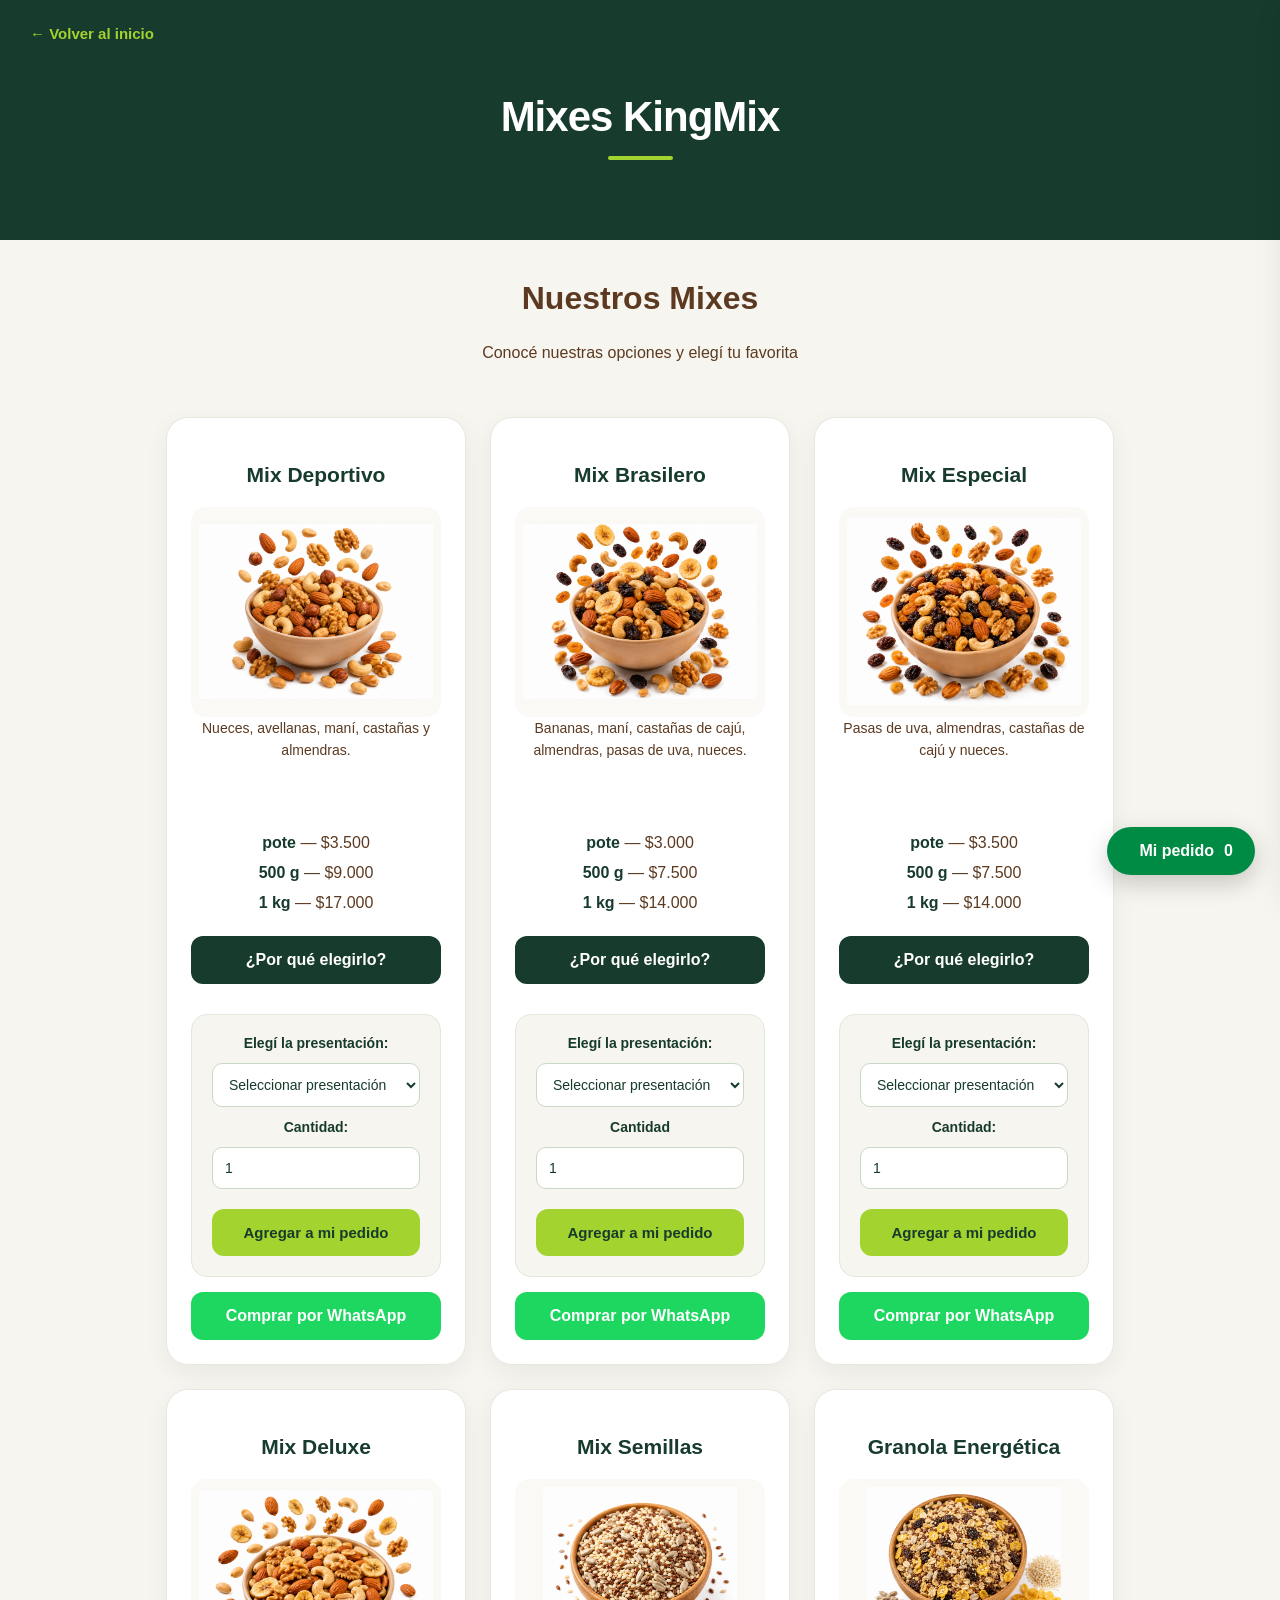
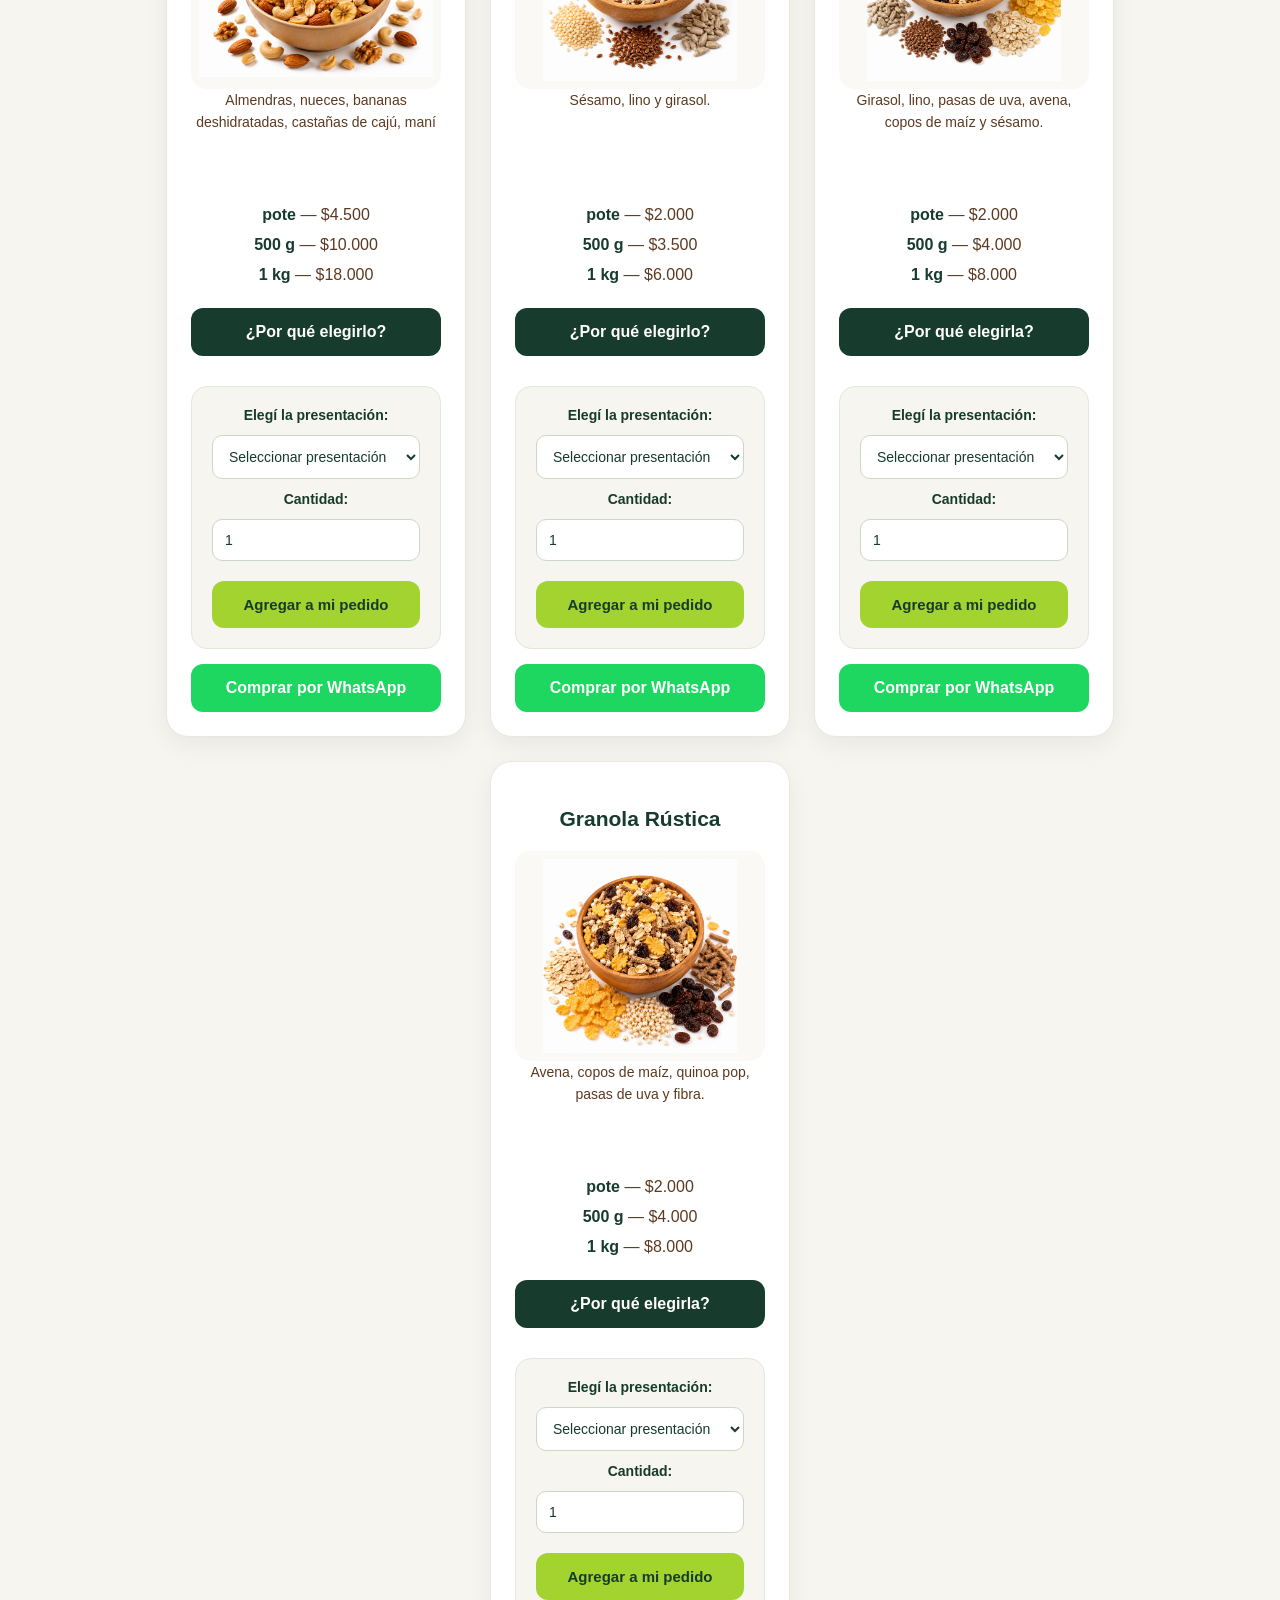
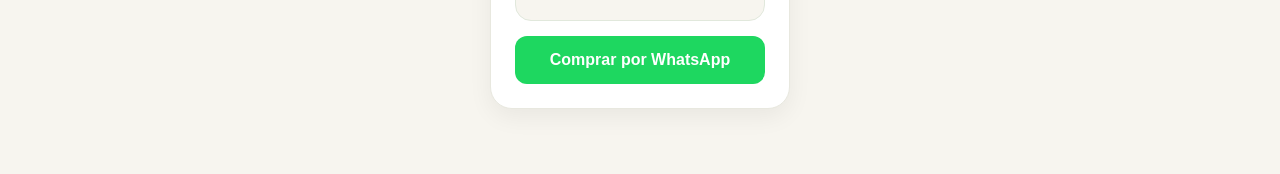
==== commit b54a8eca: "Actualizacion de precios y mejoras en pedidos KingMix" ====
--- a/pages/mixes.html
+++ b/pages/mixes.html
@@ -31,9 +31,9 @@
                     Nueces, avellanas, maní, castañas y almendras.
                 </p>
                 <div class="precios-producto">
-                    <p><strong>180 g</strong> — $3.500</p>
+                    <p><strong>pote</strong> — $3.500</p>
                     <p><strong>500 g</strong> — $9.000</p>
-                    <p><strong>1 kg</strong> — $16.000</p>
+                    <p><strong>1 kg</strong> — $17.000</p>
                 </div>
 <!-- BENEFICIOS MIX DEPORTIVO -->
 
@@ -66,9 +66,9 @@
 
     <select id="presentacion-deportivo">
         <option value="">Seleccionar presentación</option>
-        <option value="180 g" data-precio="3500">180 g — $3.500</option>
-        <option value="500 g" data-precio="9000">500 g — $9.000</option>
-        <option value="1 kg" data-precio="16000">1 kg — $16.000</option>
+<option value="pote" data-precio="3500">Pote — $3.500</option>
+<option value="500" data-precio="9000">500 g — $9.000</option>
+<option value="1000" data-precio="17000">1 kg — $17.000</option>
     </select>
 
     <label for="cantidad-deportivo">
@@ -106,9 +106,9 @@
                     Bananas, maní, castañas de cajú, almendras, pasas de uva, nueces.
                 </p>
                 <div class="precios-producto">
-                    <p><strong>180 g</strong> — $3.000</p>
-                    <p><strong>500 g</strong> — $6.000</p>
-                    <p><strong>1 kg</strong> — $11.000</p>
+                    <p><strong>pote</strong> — $3.000</p>
+                    <p><strong>500 g</strong> — $7.500</p>
+                    <p><strong>1 kg</strong> — $14.000</p>
                 </div>
 <!-- BENEFICIOS MIX BRASILERO -->
 <details class="beneficios-producto">
@@ -130,19 +130,19 @@
 
     <select id="presentacion-brasilero">
         <option value="">Seleccionar presentación</option>
-        <option value="180" data-precio="3000">
-            180 g — $3.000
-        </option>
-        <option value="500" data-precio="6000">
-            500 g — $6.000
-        </option>
-        <option value="1000" data-precio="11000">
-            1 kg — $11.000
+        <option value="pote" data-precio="3000">
+            pote — $3.000
+        </option>
+        <option value="500" data-precio="7500">
+            500 g — $7.500
+        </option>
+        <option value="1000" data-precio="14000">
+            1 kg — $14.000
         </option>
     </select>
 
     <label for="cantidad-brasilero">
-        Cantidad:
+        Cantidad
     </label>
 
     <input
@@ -179,9 +179,9 @@
                     Pasas de uva, almendras, castañas de cajú y nueces.
                 </p>
                 <div class="precios-producto">
-                    <p><strong>180 g</strong> — $3.500</p>
+                    <p><strong>pote</strong> — $3.500</p>
                     <p><strong>500 g</strong> — $7.500</p>
-                    <p><strong>1 kg</strong> — $13.000</p>
+                    <p><strong>1 kg</strong> — $14.000</p>
                 </div>
 <!-- BENEFICIOS MIX ESPECIAL -->
 <details class="beneficios-producto">
@@ -204,16 +204,16 @@
     <select id="presentacion-especial">
         <option value="">Seleccionar presentación</option>
 
-        <option value="180" data-precio="3500">
-            180 g — $3.500
+        <option value="pote" data-precio="3500">
+            pote — $3.500
         </option>
 
         <option value="500" data-precio="7500">
             500 g — $7.500
         </option>
 
-        <option value="1000" data-precio="13000">
-            1 kg — $13.000
+        <option value="1000" data-precio="14000">
+            1 kg — $14.000
         </option>
     </select>
 
@@ -253,9 +253,9 @@
                     Almendras, nueces, bananas deshidratadas, castañas de cajú, maní
                 </p>
                 <div class="precios-producto">
-                    <p><strong>180 g</strong> — $4.500</p>
-                    <p><strong>500 g</strong> — $9.500</p>
-                    <p><strong>1 kg</strong> — $17.000</p>
+                    <p><strong>pote</strong> — $4.500</p>
+                    <p><strong>500 g</strong> — $10.000</p>
+                    <p><strong>1 kg</strong> — $18.000</p>
                 </div>
 <!-- BENEFICIOS MIX DELUXE -->
 <details class="beneficios-producto">
@@ -279,16 +279,16 @@
     <select id="presentacion-deluxe">
         <option value="">Seleccionar presentación</option>
 
-        <option value="180" data-precio="4500">
-            180 g — $4.500
-        </option>
-
-        <option value="500" data-precio="9500">
-            500 g — $9.500
-        </option>
-
-        <option value="1000" data-precio="17000">
-            1 kg — $17.000
+        <option value="pote" data-precio="4500">
+            pote — $4.500
+        </option>
+
+        <option value="500" data-precio="10000">
+            500 g — $10.000
+        </option>
+
+        <option value="1000" data-precio="18000">
+            1 kg — $18.000
         </option>
     </select>
 
@@ -328,7 +328,7 @@
                     Sésamo, lino y girasol.
                 </p>
                 <div class="precios-producto">
-                    <p><strong>180 g</strong> — $1.500</p>
+                    <p><strong>pote</strong> — $2.000</p>
                     <p><strong>500 g</strong> — $3.500</p>
                     <p><strong>1 kg</strong> — $6.000</p>
                 </div>
@@ -358,16 +358,16 @@
             Seleccionar presentación
         </option>
 
-        <option value="180" data-precio="1000">
-            180 g — $1.000
-        </option>
-
-        <option value="500" data-precio="2500">
-            500 g — $2.500
-        </option>
-
-        <option value="1000" data-precio="4000">
-            1 kg — $4.000
+        <option value="pote" data-precio="2000">
+            pote — $2.000
+        </option>
+
+        <option value="500" data-precio="3500">
+            500 g — $3.500
+        </option>
+
+        <option value="1000" data-precio="6000">
+            1 kg — $6.000
         </option>
 
     </select>
@@ -411,9 +411,9 @@
                 </p>
 
             <div class="precios-producto">
-    <p><strong>180 g</strong> — $1.500</p>
+    <p><strong>pote</strong> — $2.000</p>
     <p><strong>500 g</strong> — $4.000</p>
-    <p><strong>1 kg</strong> — $7.000</p>
+    <p><strong>1 kg</strong> — $8.000</p>
 </div>
 <!-- BENEFICIOS GRANOLA ENERGÉTICA -->
 
@@ -440,16 +440,16 @@
 
         <option value="">Seleccionar presentación</option>
 
-        <option value="180" data-precio="1500">
-            180 g — $1.500
-        </option>
-
-        <option value="500" data-precio="3000">
-            500 g — $3.000
-        </option>
-
-        <option value="1000" data-precio="5500">
-            1 kg — $5.500
+        <option value="pote" data-precio="2000">
+            pote — $2.000
+        </option>
+
+        <option value="500" data-precio="4000">
+            500 g — $4.000
+        </option>
+
+        <option value="1000" data-precio="8000">
+            1 kg — $8.000
         </option>
 
     </select>
@@ -492,9 +492,9 @@
         Avena, copos de maíz, quinoa pop, pasas de uva y fibra.
     </p>
         <div class="precios-producto">
-    <p><strong>180 g</strong> — $1.500</p>
+    <p><strong>pote</strong> — $2.000</p>
     <p><strong>500 g</strong> — $4.000</p>
-    <p><strong>1 kg</strong> — $7.000</p>
+    <p><strong>1 kg</strong> — $8.000</p>
 </div>
 <!-- BENEFICIOS GRANOLA RÚSTICA -->
 
@@ -521,16 +521,16 @@
 
     <option value="">Seleccionar presentación</option>
 
-    <option value="180" data-precio="1500">
-        180 g — $1.500
+    <option value="pote" data-precio="2000">
+        pote — $2.000
     </option>
 
     <option value="500" data-precio="4000">
         500 g — $4.000
     </option>
 
-    <option value="1000" data-precio="7000">
-        1 kg — $7.000
+    <option value="1000" data-precio="8000">
+        1 kg — $8.000
     </option>
 
 </select>
@@ -566,9 +566,7 @@
 </article>
         </section>
     </main>
-</body>
-    </section>
-  </main>
+
 
     <!-- SISTEMA DE PEDIDOS KINGMIX -->
      <!-- BOTÓN FLOTANTE MI PEDIDO -->
--- a/css/style.css
+++ b/css/style.css
@@ -67,7 +67,7 @@
   box-shadow: 0 8px 20px rgba(0, 0, 0, 0.18);
 }
 .producto-snack .presentaciones {
-  margin-top: auto;
+    margin-top: 12px;
 }
 .producto-snack img {
   width: 100%;
@@ -100,9 +100,9 @@
 }
 
 .precio-slide p {
-  margin: 4px 0;
-}
-
+    margin: 3px 0;
+    line-height: 1.3;
+}
 .selector-sabores {
   display: flex;
   justify-content: center;
@@ -120,9 +120,9 @@
 }
 
 .precios-producto {
-  text-align: center;
-  margin-top: 60px;
-  margin-bottom: 25px;
+    text-align: center;
+    margin-top: 15px;
+    margin-bottom: 10px;
 }
 .precios-producto p {
   margin: 8px 0;
@@ -613,10 +613,9 @@
 }
 
 .producto-snack .beneficios-producto {
-    margin-top: auto;
-    margin-bottom: 12px;
-}
-
+    margin-top: 12px;
+    margin-bottom: 10px;
+}
 .producto-snack .boton-comprar {
     margin-top: 0;
     width: 100%;
@@ -1204,14 +1203,24 @@
     box-shadow: 0 15px 35px rgba(23, 59, 43, 0.12);
 }
 
-/* IMÁGENES */
+/* =====================================
+   KINGMIX - IMÁGENES DE CATEGORÍAS
+===================================== */
 
 .productos .articuloimg img {
     width: 100%;
     height: 210px;
-    object-fit: cover;
+
+    object-fit: contain;
+    object-position: center;
+
     border-radius: 14px;
     display: block;
+
+    margin: 0 auto;
+    padding: 8px;
+
+    box-sizing: border-box;
 }
 
 /* NOMBRE DE CATEGORÍA */
@@ -2293,10 +2302,10 @@
 /* CONTENEDOR DE PRODUCTOS */
 
 .pagina-productos .lista-productos {
-    gap: 28px;
-    padding: 40px 25px;
-}
-
+    gap: 24px;
+    padding: 25px 20px;
+    align-items: flex-start;
+}
 /* TARJETAS */
 
 .pagina-productos .producto-snack {
@@ -2304,7 +2313,7 @@
     border: 1px solid #e8e8df;
     border-radius: 20px;
 
-    padding: 22px;
+    padding: 15px;
 
     box-shadow: 0 5px 20px rgba(23, 59, 44, 0.07);
 
@@ -2337,7 +2346,10 @@
 
 .pagina-productos .producto-snack img {
     width: 100%;
-    height: 260px;
+    height: 210px;.producto-snack .beneficios-producto {
+    margin-top: auto;
+    margin-bottom: 12px;
+}
 
     object-fit: contain;
 
@@ -2345,10 +2357,9 @@
 
     border-radius: 15px;
 
-    padding: 12px;
+    padding: 8px;
     box-sizing: border-box;
 }
-
 /* PRECIOS */
 
 .pagina-productos .precios-producto {
@@ -2369,8 +2380,8 @@
 /* BENEFICIOS */
 
 .pagina-productos .producto-snack .beneficios-producto {
-    margin-top: auto;
-    margin-bottom: 15px;
+    margin-top: 12px;
+    margin-bottom: 10px;
 }
 
 .pagina-productos .beneficios-producto summary {
@@ -2640,7 +2651,7 @@
 
 /* Botón WhatsApp */
 .pagina-mixes .producto-snack .boton-comprar {
-    background-color: #173b2c;
+   background-color: #1ed760;
     color: white;
 
     border-radius: 12px;
@@ -2653,4 +2664,346 @@
 /* Hover WhatsApp */
 .pagina-mixes .producto-snack .boton-comprar:hover {
     background-color: #255d46;
+}
+/* =====================================
+   KINGMIX - BOTONES WHATSAPP UNIFICADOS
+===================================== */
+
+.producto-snack .boton-comprar {
+    background-color: #1ed760;
+    color: #ffffff;
+}
+
+.producto-snack .boton-comprar:hover {
+    background-color: #17b850;
+    color: #ffffff;
+}
+/* ==========================================
+   KINGMIX - TARJETAS PASTAS DE MANÍ
+========================================== */
+
+/* Títulos con la misma altura */
+
+.pastas-mani .producto-snack h3 {
+    min-height: 60px;
+
+    display: flex;
+    align-items: center;
+    justify-content: center;
+
+    text-align: center;
+    margin-bottom: 20px;
+}
+
+/* Contenedores de imágenes iguales */
+
+.pastas-mani .contenedor-pasta-img {
+    width: 100%;
+    height: 280px;
+
+    display: flex;
+    justify-content: center;
+    align-items: center;
+
+    overflow: hidden;
+    box-sizing: border-box;
+}
+
+/* Imágenes uniformes */
+
+.pastas-mani .contenedor-pasta-img img {
+    width: 230px;
+    height: 250px;
+
+    max-width: 100%;
+
+    object-fit: contain;
+    object-position: center;
+
+    display: block;
+    margin: 0;
+}
+
+/* Evitar tamaños diferentes por clases anteriores */
+
+.pastas-mani .pasta-natural,
+.pastas-mani .pasta-protein,
+.pastas-mani .pasta-semillas {
+    width: 230px;
+    height: 250px;
+    max-width: 100%;
+    object-fit: contain;
+}
+/* ==========================================
+   KINGMIX - RECUADROS UNIFORMES PASTAS
+========================================== */
+
+/* Mismo espacio para las tres imágenes */
+
+.pastas-mani .contenedor-pasta-img {
+    width: 260px;
+    height: 280px;
+
+    max-width: 100%;
+    margin: 0 auto 25px;
+
+    padding: 12px;
+    box-sizing: border-box;
+
+    display: flex;
+    justify-content: center;
+    align-items: center;
+
+    background-color: #f8f7f4;
+    border-radius: 16px;
+}
+
+/* Mismo tamaño de imagen */
+
+.pastas-mani .contenedor-pasta-img img {
+    width: 230px;
+    height: 250px;
+
+    max-width: 100%;
+
+    object-fit: contain;
+    object-position: center;
+
+    display: block;
+    margin: 0;
+}
+/* =====================================
+   KINGMIX - AJUSTE IMAGEN TARJETA SNACKS
+===================================== */
+/* KINGMIX - IMAGEN SNACKS ACTUALIZADA */
+/* KINGMIX - IMAGEN SNACKS ACTUALIZADA */
+
+.productos .articuloimg:first-child img {
+    width: 100%;
+    height: 210px;
+    object-fit: cover;
+    object-position: center;
+    border-radius: 14px;
+}
+/* ==========================================
+   KINGMIX - IMÁGENES UNIFORMES EN HOME
+========================================== */
+
+.productos .articuloimg img {
+    width: 100%;
+    height: 190px;
+    object-fit: cover;
+    object-position: center;
+    border-radius: 12px;
+    padding: 0;
+    margin: 0;
+    transform: none;
+}
+/* ==========================================
+   KINGMIX - IMÁGENES UNIFORMES EN HOME
+========================================== */
+
+.productos .articuloimg img {
+    width: 100%;
+    height: 200px;
+    object-fit: cover;
+    object-position: center;
+    border-radius: 12px;
+    display: block;
+}
+
+/* Imagen Snacks */
+.productos .articuloimg:first-child img {
+    width: 100%;
+    height: 200px;
+    object-fit: cover;
+    object-position: center;
+}
+/* ==========================================
+   KINGMIX - RESPONSIVE HOME
+   ========================================== */
+
+/* TABLETS */
+@media screen and (max-width: 1024px) {
+
+    .productos .contenedor-productos {
+        display: grid;
+        grid-template-columns: repeat(2, minmax(0, 1fr));
+        gap: 20px;
+        width: 100%;
+        max-width: 900px;
+        margin: 0 auto;
+    }
+
+    .productos .articuloimg {
+        width: 100%;
+        min-width: 0;
+        box-sizing: border-box;
+    }
+
+    .productos .articuloimg img,
+    .productos .articuloimg:first-child img {
+        display: block;
+        width: 100%;
+        height: 200px;
+        object-fit: cover;
+        border-radius: 12px;
+    }
+
+}
+
+/* CELULARES */
+@media screen and (max-width: 600px) {
+
+    .productos {
+        width: 100%;
+        padding: 40px 16px;
+        box-sizing: border-box;
+        overflow: hidden;
+    }
+
+    .productos h2 {
+        font-size: 24px;
+        text-align: center;
+        margin-bottom: 25px;
+    }
+
+    .productos .contenedor-productos {
+        display: grid;
+        grid-template-columns: minmax(0, 1fr);
+        gap: 20px;
+        width: 100%;
+        max-width: 380px;
+        margin: 0 auto;
+    }
+
+    .productos .articuloimg {
+        display: flex;
+        flex-direction: column;
+        align-items: center;
+        width: 100%;
+        min-width: 0;
+        height: auto;
+        padding: 18px;
+        margin: 0;
+        box-sizing: border-box;
+        background: #ffffff;
+        border-radius: 20px;
+    }
+
+    .productos .articuloimg img,
+    .productos .articuloimg:first-child img {
+        display: block;
+        width: 100%;
+        max-width: 100%;
+        height: 210px;
+        object-fit: cover;
+        object-position: center;
+        border-radius: 12px;
+        padding: 0;
+        margin: 0;
+        transform: none;
+    }
+
+    .productos .articuloimg h4 {
+        font-size: 21px;
+        text-align: center;
+        margin: 20px 0;
+    }
+
+    .productos .articuloimg .boton-comprar {
+        display: block;
+        width: 100%;
+        max-width: 100%;
+        padding: 14px;
+        text-align: center;
+        box-sizing: border-box;
+        margin: auto 0 0;
+        border-radius: 12px;
+        background-color: #173b2c;
+        color: #ffffff;
+        text-decoration: none;
+    }
+
+}
+
+/* ===================================================
+   KINGMIX - AJUSTE FINAL RESPONSIVE HOME (18/10/2026)
+   Solo aplica a la página principal.
+=================================================== */
+.productos .contenedor-productos {
+  width: 100%;
+}
+.productos .articuloimg {
+  width: 100%;
+  min-width: 0;
+  max-width: 100%;
+}
+.productos .articuloimg img,
+.productos .articuloimg:first-child img {
+  width: 100%;
+  height: 200px;
+  object-fit: cover;
+  padding: 0;
+}
+@media (max-width: 768px) {
+  .productos .contenedor-productos {
+    display: grid;
+    grid-template-columns: repeat(2, minmax(0, 1fr));
+    align-items: stretch;
+    gap: 16px;
+  }
+  .productos h2 {
+    gap: 10px;
+    font-size: clamp(20px, 4.5vw, 26px);
+    text-align: center;
+  }
+  .productos h2::before,
+  .productos h2::after {
+    width: 22px;
+    flex-shrink: 0;
+  }
+}
+@media (max-width: 600px) {
+  .productos {
+    padding: 40px 16px;
+  }
+  .productos .contenedor-productos {
+    grid-template-columns: minmax(0, 1fr);
+    max-width: 380px;
+    margin-inline: auto;
+  }
+  .productos .articuloimg {
+    padding: 16px;
+    height: auto;
+    margin: 0;
+  }
+  .productos .articuloimg img,
+  .productos .articuloimg:first-child img {
+    height: 210px;
+  }
+  .productos .articuloimg h4 {
+    font-size: 20px;
+    margin: 18px 0;
+  }
+  .productos .articuloimg .boton-comprar {
+    margin-top: auto;
+  }
+  .productos h2::before,
+  .productos h2::after {
+    display: none;
+  }
+}
+
+/* KINGMIX - PRECIOS COMPACTOS DE ALMOHADITAS */
+
+.pagina-productos .precio-slide p {
+    margin: 3px 0;
+    line-height: 1.3;
+    min-height: 0;
+}
+
+.pagina-productos .carrusel-precios {
+    margin-top: 5px;
+    margin-bottom: 5px;
 }
